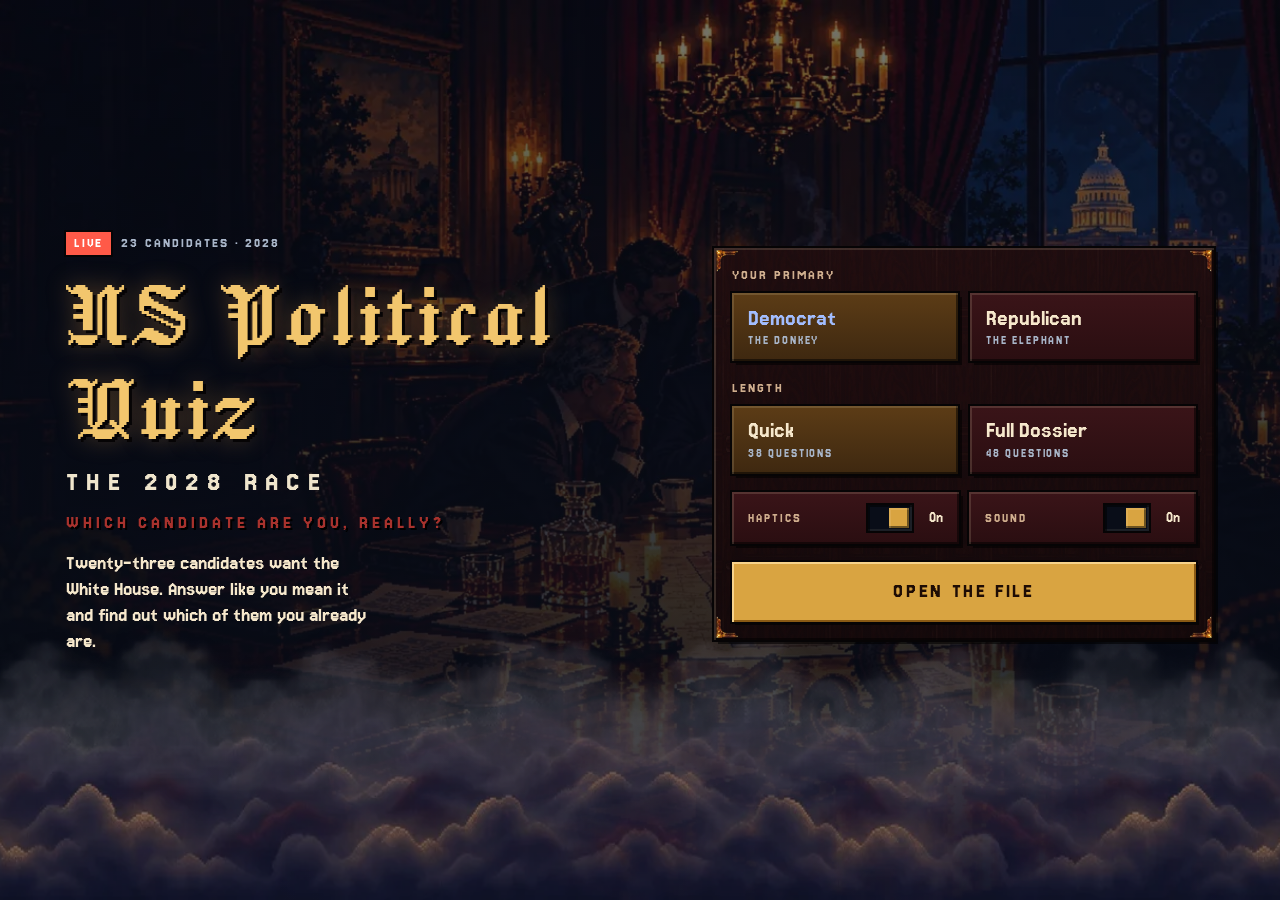
==== app/index.html @ dc369422 "Shared dossiers in the third person" ====
<!doctype html>
<html lang="en">
<head>
  <meta charset="utf-8">
  <meta name="viewport" content="width=device-width, initial-scale=1, viewport-fit=cover">
  <meta name="theme-color" content="#090D18">
  <meta name="color-scheme" content="dark">
  <title>US Political Quiz</title>
  <!-- share-meta:start (generated by app/tools/sync-share-meta.mjs from data/share.json) -->
  <meta name="description" content="23 candidates. One unflattering verdict. Find your 2028 match, then argue about it with everyone you know.">
  <meta property="og:type" content="website">
  <meta property="og:site_name" content="US Political Quiz">
  <meta property="og:title" content="US Political Quiz: Which 2028 candidate are you, really?">
  <meta property="og:description" content="23 candidates. One unflattering verdict. Find your 2028 match, then argue about it with everyone you know.">
  <meta property="og:url" content="https://joycemakes.github.io/us-political-quiz-site/">
  <meta property="og:image" content="https://joycemakes.github.io/us-political-quiz-site/app/og-image.png">
  <meta property="og:image:width" content="1200">
  <meta property="og:image:height" content="630">
  <meta property="og:image:alt" content="US Political Quiz: which 2028 candidate are you, really?">
  <meta name="twitter:card" content="summary_large_image">
  <meta name="twitter:title" content="US Political Quiz: Which 2028 candidate are you, really?">
  <meta name="twitter:description" content="23 candidates. One unflattering verdict. Find your 2028 match, then argue about it with everyone you know.">
  <meta name="twitter:image" content="https://joycemakes.github.io/us-political-quiz-site/app/og-image.png">
  <!-- share-meta:end -->
  <link rel="preconnect" href="https://fonts.googleapis.com">
  <link rel="preconnect" href="https://fonts.gstatic.com" crossorigin>
  <link rel="stylesheet" href="https://fonts.googleapis.com/css2?family=Jacquard+24&family=Jersey+15&display=swap">
  <link rel="stylesheet" href="css/app.css?v=faa61fd-1794988220">
</head>
<body>
  <div id="app"></div>
  <noscript>The US Political Quiz needs JavaScript.</noscript>
  <script type="module" src="js/main.js?v=faa61fd-1794988220"></script>
</body>
</html>
---- app/css/app.css ----
/* US Political Quiz. Tokens follow the image style guide palette. Square corners, 2px pixel bevels, a 4px hard drop shadow. */

@property --fill { syntax: '<number>'; inherits: false; initial-value: 0; }

:root {
  /* style guide palette */
  --navy: #090D18; --navy-2: #14213D;
  --brass: #D9A441; --brass-2: #F2C66D;
  --mahogany: #1B1315; --mahogany-2: #3A2418;
  --oxblood: #7A1E22; --oxblood-2: #A8322D;
  --amber: #F0A64A; --parchment: #EFE5CC; --smoke: #8F88A3;
  /* UI tokens */
  --bg: #120608; --panel: #2a0e11; --panel-2: #3a1418; --line: #4e1c21; --trim: #8a6a30;
  --gold: #d9a441; --gold-hover: #f0c062; --gold-text: #ecbd62; --win: #ffd77a;
  --ink: #f6e8cc; --muted: #cfae8e; --sub: #a9b6c9; --on-gold: #1e0c04;
  --d: #4572d6; --d-text: #a2bdff; --r: #d8432f; --r-text: #ff8b78;
  --good: #9ad77a; --warn: #ff9a52; --live: #ff5a48; --scrim: rgba(10, 3, 4, .8);
  --sel-1: #5c3c16; --sel-2: #3e2810;
  --rad: 0; --px: 2px;
  --outline: 0 0 0 2px #060405;
  --bevel: inset 2px 2px 0 rgba(255, 236, 200, .14), inset -2px -2px 0 rgba(0, 0, 0, .5);
  --bevel-in: inset 2px 2px 0 rgba(0, 0, 0, .55), inset -2px -2px 0 rgba(255, 236, 200, .08);
  --drop: 4px 4px 0 rgba(0, 0, 0, .55);
  --glow: 0 0 14px rgba(217, 164, 65, .32);
  --font: "Jersey 15", "Courier New", monospace;
  --font-mark: "Jacquard 24", "Jersey 15", serif;
  --tap: 52px;
  --gutter: 16px;
  --col: 640px;
}

* { box-sizing: border-box; }
html { -webkit-text-size-adjust: 100%; background: var(--navy); }
body {
  margin: 0; min-height: 100vh; min-height: 100dvh;
  background:
    radial-gradient(ellipse 70% 40% at 50% 0%, rgba(240, 166, 74, .10), transparent 70%),
    radial-gradient(ellipse 90% 60% at 50% 110%, rgba(122, 30, 34, .22), transparent 70%),
    var(--navy);
  color: var(--ink); font-family: var(--font); font-size: 20px; line-height: 1.25;
  overflow-x: hidden; -webkit-tap-highlight-color: transparent;
}
body::before { /* pixel dither over everything, like an ink texture */
  content: ''; position: fixed; inset: 0; pointer-events: none; z-index: 0; opacity: .22;
  background-image: repeating-conic-gradient(var(--navy-2) 0 25%, transparent 0 50%);
  background-size: 4px 4px;
}
#app { position: relative; z-index: 1; }
button { font: inherit; color: inherit; }
img { image-rendering: pixelated; }
[hidden] { display: none !important; }
h1, h2, h3 { font-weight: 400; margin: 0; }
.eyebrow, .group-label, .res-h, .hud-chapter, .hud-q, .chapter-num, .pick-sub, .tag, .zone-axis, .gauge-ends, .dial-label, .fineprint, .hint, .warmap-label, .code-sum {
  letter-spacing: .14em; text-transform: uppercase;
}
.eyebrow { color: var(--sub); font-size: 15px; }
.fineprint { color: var(--smoke); font-size: 14px; letter-spacing: .06em; text-transform: none; line-height: 1.3; }
.hint { color: var(--muted); font-size: 15px; margin: 0 0 10px; }
.wordmark {
  font-family: var(--font-mark); color: var(--brass-2); font-size: clamp(64px, 19vw, 132px);
  line-height: .9; letter-spacing: 6px; text-shadow: 3px 3px 0 #060405, 0 0 24px rgba(240, 166, 74, .35);
}
.wordmark.sm { font-size: 54px; }
.wordmark { font-size: clamp(46px, 12.5vw, 104px); letter-spacing: 3px; }
.wordmark.sm { font-size: clamp(34px, 9vw, 48px); letter-spacing: 2px; }
.screen { position: relative; z-index: 1; max-width: var(--col); margin: 0 auto; padding: 0 var(--gutter) 40px; }
.loading { min-height: 100dvh; display: grid; place-content: center; text-align: center; gap: 12px; }
.fatal { padding: 24px; color: var(--r-text); }

/* ---- buttons: drawn pressed state ------------------------------------------------------------ */
.btn {
  position: relative; display: flex; align-items: center; justify-content: center; gap: 10px;
  min-height: var(--tap); padding: 10px 16px; width: 100%;
  border: 0; border-radius: var(--rad); cursor: pointer; text-align: left;
  background: linear-gradient(var(--panel-2), var(--panel)); color: var(--ink); font-size: 20px; line-height: 1.15;
  box-shadow: var(--outline), var(--bevel), var(--drop);
  transition: --fill .14s linear; --fill: 0;
  touch-action: manipulation; user-select: none; -webkit-user-select: none; -webkit-touch-callout: none;
}
.btn::after { /* the brass border that fills while held */
  content: ''; position: absolute; inset: -2px; pointer-events: none; padding: 3px;
  background: conic-gradient(from 0deg, var(--brass-2) calc(var(--fill) * 1turn), transparent 0);
  -webkit-mask: linear-gradient(#000 0 0) content-box, linear-gradient(#000 0 0);
  -webkit-mask-composite: xor; mask-composite: exclude;
}
@media (hover: hover) { .btn:hover:not(:disabled) { box-shadow: var(--outline), var(--bevel), var(--drop), var(--glow); } }
.btn:focus-visible { outline: 2px solid var(--brass-2); outline-offset: 4px; }
.btn.is-pressed {
  --fill: 1; transition: --fill var(--press-dur, .26s) linear;
  transform: translate(2px, 2px);
  box-shadow: var(--outline), var(--bevel-in), 2px 2px 0 rgba(0, 0, 0, .55), inset 0 0 18px rgba(240, 166, 74, .38);
}
.btn.chosen { --fill: 1; background: linear-gradient(var(--sel-1), var(--sel-2)); box-shadow: var(--outline), var(--bevel-in), inset 0 0 22px rgba(242, 198, 109, .45), var(--glow); }
.btn:disabled:not(.chosen) { opacity: .45; cursor: default; }
.btn.primary { background: var(--gold); color: var(--on-gold); justify-content: center; text-align: center; letter-spacing: .12em; text-transform: uppercase;
  box-shadow: var(--outline), inset 2px 2px 0 #f6d38a, inset -2px -2px 0 #8a5a14, 3px 3px 0 rgba(0, 0, 0, .6); }
.btn.primary::after { background: conic-gradient(from 0deg, var(--parchment) calc(var(--fill) * 1turn), transparent 0); }
@media (hover: hover) { .btn.primary:hover:not(:disabled) { background: var(--gold-hover); } }
.btn.primary.is-pressed { box-shadow: var(--outline), inset 2px 2px 0 #a8621a, inset -2px -2px 0 #f6d38a, 1px 1px 0 rgba(0, 0, 0, .6), inset 0 0 18px rgba(255, 240, 200, .5); }
.btn.hold { --press-dur: 1500ms; }
.btn.hold.full { box-shadow: var(--outline), var(--bevel-in), inset 0 0 26px rgba(240, 166, 74, .6), var(--glow); }

/* ---- title ---------------------------------------------------------------------------------- */
.title-screen { padding-top: max(28px, env(safe-area-inset-top)); display: grid; gap: 22px; }
.live-row { display: flex; align-items: center; gap: 10px; flex-wrap: wrap; }
.live { background: var(--live); color: #fff; padding: 2px 8px; letter-spacing: .12em; text-transform: uppercase; font-size: 15px; box-shadow: var(--outline); }
.title-hero { display: grid; gap: 8px; }
.title-hero .wordmark { margin-top: 6px; }
.title-quiz { color: var(--parchment); font-size: 30px; letter-spacing: .28em; text-transform: uppercase; }
.tagline { color: var(--oxblood-2); font-size: 20px; letter-spacing: .2em; text-transform: uppercase; text-shadow: 2px 2px 0 #000; }
.title-blurb { color: var(--ink); margin: 8px 0 0; max-width: 34ch; }
.title-panel { display: grid; gap: 18px; padding: 18px; box-shadow: var(--outline), var(--bevel), var(--drop); }
.choice-group { display: grid; gap: 8px; }
.group-label { color: var(--muted); font-size: 15px; }
.group-row { display: grid; grid-template-columns: 1fr 1fr; gap: 12px; }
.btn.pick { flex-direction: column; align-items: flex-start; gap: 2px; min-height: 68px; }
.pick-main { font-size: 24px; }
.pick-sub { font-size: 13px; color: var(--sub); }
.btn.pick[aria-checked="true"] { background: linear-gradient(var(--sel-1), var(--sel-2)); --fill: 1; }
.btn.pick.party-dem[aria-checked="true"] .pick-main { color: var(--d-text); }
.btn.pick.party-gop[aria-checked="true"] .pick-main { color: var(--r-text); }
.btn.switch-row { justify-content: space-between; }
.switch-label { flex: 1; letter-spacing: .14em; text-transform: uppercase; font-size: 16px; color: var(--muted); }
.switch-track { width: 52px; height: 26px; background: var(--navy); box-shadow: var(--outline), var(--bevel-in); position: relative; }
.switch-knob { position: absolute; top: 3px; left: 3px; width: 20px; height: 20px; background: var(--smoke); box-shadow: var(--bevel); }
.switch-row[aria-checked="true"] .switch-knob { left: 29px; background: var(--brass); }
.switch-state { width: 3ch; text-align: right; font-size: 16px; }
.btn.begin { min-height: 60px; font-size: 22px; }
/* A saved run: Continue sits above the pickers; Start a new file drops to a plain button. */
.btn.primary.resume { flex-direction: column; gap: 2px; min-height: 68px; }
.btn.primary.resume .pick-main { font-size: 24px; }
.btn.primary.resume .pick-sub { color: var(--on-gold); opacity: .8; text-transform: none; letter-spacing: .04em; }
.btn.begin:not(.primary) { justify-content: center; text-transform: uppercase; letter-spacing: .12em; font-size: 18px; }
/* Start over, in the HUD: back to the title (the save stays until a new file is opened). */
.hud-quit { height: 40px; padding: 0 10px; border: 0; cursor: pointer; font: inherit; font-size: 13px; letter-spacing: .08em; text-transform: uppercase; color: var(--sub); background: rgba(42, 14, 17, .7); box-shadow: var(--outline), var(--bevel); }
@media (hover: hover) { .hud-quit:hover { color: var(--brass-2); } }
.hud-quit:active { transform: translate(2px, 2px); box-shadow: var(--outline), var(--bevel-in); }

.ios-haptic { position: fixed; left: -9999px; top: 0; opacity: 0; pointer-events: none; }

/* ---- run screen: HUD --------------------------------------------------------------------------- */
.run-screen { position: relative; padding-top: max(8px, env(safe-area-inset-top)); min-height: 100dvh; }
.hud { position: sticky; top: 0; z-index: 5; display: grid; grid-template-columns: auto 1fr auto auto auto; align-items: center; gap: 8px; max-width: 1120px; margin: 0 auto;
  padding: 8px 0 10px; background: linear-gradient(var(--navy) 70%, rgba(9, 13, 24, 0)); }
.warmap { width: 92px; display: grid; gap: 2px; }
.warmap svg { width: 100%; display: block; shape-rendering: crispEdges; }
.warmap .tile { fill: var(--navy-2); stroke: #060405; stroke-width: .6; }
.warmap .tile.lit { fill: var(--brass); }
.warmap .tile.flash { animation: tileflash .7s steps(3) 1; }
.warmap .tile.next { fill: var(--oxblood-2); animation: blink 1s steps(2) infinite; }
.warmap-label { font-size: 12px; color: var(--sub); text-align: center; }
@keyframes tileflash { 0% { fill: var(--parchment); } 100% { fill: var(--brass); } }
@keyframes blink { 50% { fill: var(--navy-2); } }
.hud-mid { text-align: center; min-width: 0; }
.hud-chapter { color: var(--brass); font-size: 14px; line-height: 1.1; overflow-wrap: normal; word-break: keep-all; }
.hud-q { color: var(--sub); font-size: 13px; }
.ghosts { display: flex; align-items: flex-end; gap: 4px; max-width: 160px; }
/* Each ghost: a crisp blacked-out bust, rim-lit (brass for the leader, cool navy for 2 and 3), on a small
   brass plaque with its rank. Capped in px so it can never grow with the window. */
.ghost { position: relative; display: grid; justify-items: center; width: 44px; max-width: 44px; }
.ghost-sil { width: 44px; height: 44px; display: grid; place-items: end center; background: rgba(9, 13, 24, .6); box-shadow: var(--outline); overflow: hidden; }
.ghost-img-wrap { display: block; width: 44px; height: 44px; }
.ghost-img, .ghost-sil svg { display: block; width: 44px; height: 44px; max-width: 44px; image-rendering: pixelated; }
.ghost-img { image-rendering: pixelated; }
.ghost { --rim: #6f86c9; }
.ghost.g1 { --rim: var(--brass-2); }
.ghost.g1 .ghost-sil { box-shadow: var(--outline), 0 0 0 2px var(--brass), var(--glow); }
.ghost.g3 { opacity: .85; }
.ghost-fill { fill: #05070d; }
.ghost-plaque { margin-top: -6px; position: relative; z-index: 1; min-width: 22px; height: 16px; padding: 0 4px; display: grid; place-content: center;
  background: var(--gold); box-shadow: var(--outline), inset 1px 1px 0 #f6d38a, inset -1px -1px 0 #8a5a14; }
.ghost.g2 .ghost-plaque, .ghost.g3 .ghost-plaque { background: #b9a37a; }
.ghost-rank { font-size: 14px; line-height: 1; color: var(--on-gold); }
.ghost.shift { animation: ghostflicker .6s steps(6) 1; }
@keyframes ghostflicker { 0% { opacity: .2; filter: brightness(2.2); } 30% { opacity: 1; filter: none; } 45% { opacity: .35; } 60% { opacity: 1; } 75% { opacity: .6; } 100% { opacity: 1; } }
.hud-sound { width: 40px; height: 40px; border: 0; padding: 0; cursor: pointer; display: grid; place-content: center; background: rgba(42, 14, 17, .7); box-shadow: var(--outline), var(--bevel); }
.hud-sound::before { content: ''; width: 22px; height: 18px; background:
  linear-gradient(var(--brass-2), var(--brass-2)) 0 6px / 6px 6px no-repeat,
  linear-gradient(90deg, transparent 6px, var(--brass-2) 6px 8px, transparent 8px) 0 4px / 10px 10px no-repeat,
  linear-gradient(var(--brass-2), var(--brass-2)) 8px 0 / 4px 18px no-repeat,
  linear-gradient(var(--brass), var(--brass)) 15px 4px / 2px 10px no-repeat,
  linear-gradient(var(--brass), var(--brass)) 19px 1px / 2px 16px no-repeat; }
.hud-sound[data-on="0"]::before { background:
  linear-gradient(var(--smoke), var(--smoke)) 0 6px / 6px 6px no-repeat,
  linear-gradient(var(--smoke), var(--smoke)) 8px 0 / 4px 18px no-repeat,
  linear-gradient(45deg, transparent 45%, var(--r-text) 45% 58%, transparent 58%) 13px 3px / 10px 12px no-repeat; }
.hud-sound:active { transform: translate(2px, 2px); box-shadow: var(--outline), var(--bevel-in); }
.toggle-row { display: grid; grid-template-columns: 1fr 1fr; gap: 10px; }
.toggle-row .switch-label { font-size: 14px; }
.toggle-row .switch-track { width: 44px; }
.toggle-row .switch-row[aria-checked="true"] .switch-knob { left: 21px; }
@keyframes ghostshift { 0% { transform: translateY(6px); opacity: 0; } 100% { transform: none; } }

/* ---- breaking banner and FX ----------------------------------------------------------------------- */
.breaking { display: flex; align-items: stretch; margin: 2px 0 12px; background: var(--oxblood); box-shadow: var(--outline), var(--drop); overflow: hidden; position: relative; z-index: 4; }
.breaking-tag { background: var(--live); color: #fff; padding: 6px 10px; letter-spacing: .16em; text-transform: uppercase; font-size: 16px; display: flex; align-items: center; }
.breaking-text { padding: 6px 10px; color: var(--parchment); font-size: 17px; line-height: 1.15; align-self: center; }
.breaking.in { animation: cutin .45s steps(5) 1; }
@keyframes cutin { 0% { transform: translateX(-104%); } 60% { transform: translateX(3%); } 100% { transform: none; } }
.fx-shake { animation: shake .45s steps(9) 1; }
.fx-shake-strong { animation: shake-strong .6s steps(12) 1; }
@keyframes shake { 0%, 100% { transform: none; } 20% { transform: translate(-4px, 2px); } 40% { transform: translate(4px, -2px); } 60% { transform: translate(-3px, -1px); } 80% { transform: translate(2px, 2px); } }
@keyframes shake-strong { 0%, 100% { transform: none; } 15% { transform: translate(-8px, 3px); } 30% { transform: translate(7px, -4px); } 45% { transform: translate(-6px, -2px); } 60% { transform: translate(5px, 4px); } 75% { transform: translate(-3px, 1px); } }
.candle-overlay { position: fixed; inset: 0; pointer-events: none; z-index: 3; opacity: 0; transition: opacity .6s;
  background: radial-gradient(ellipse 60% 45% at 20% 100%, rgba(240, 166, 74, .28), transparent 70%), radial-gradient(ellipse 60% 45% at 80% 100%, rgba(240, 166, 74, .22), transparent 70%), radial-gradient(ellipse at center, transparent 40%, rgba(0, 0, 0, .55)); }
.fx-candles .candle-overlay { opacity: 1; animation: gutter 3.6s steps(18) infinite; }
@keyframes gutter { 0%, 100% { opacity: 1; } 18% { opacity: .7; } 22% { opacity: .95; } 47% { opacity: .45; } 52% { opacity: .9; } 76% { opacity: .6; } 80% { opacity: .2; } 83% { opacity: .85; } }
.fx-night::after { content: ''; position: fixed; inset: 0; pointer-events: none; z-index: 2; background: radial-gradient(ellipse at 50% 30%, rgba(9, 13, 24, .15) 30%, rgba(9, 13, 24, .65)); }

/* ---- chapter title cards ------------------------------------------------------------------------- */
.chapter-card { position: fixed; inset: 0; z-index: 20; display: grid; place-items: center; padding: 24px var(--gutter); cursor: pointer;
  background: radial-gradient(ellipse at 50% 45%, rgba(122, 30, 34, .35), transparent 70%), rgba(9, 13, 24, .9); animation: cardin .3s steps(4) 1; }
.chapter-card { background-image: linear-gradient(rgba(9, 13, 24, .55), rgba(9, 13, 24, .8)), var(--chapter-art, none); background-size: cover; background-position: center; }
.chapter-inner { display: grid; gap: 14px; text-align: center; width: min(100%, 760px); padding: 28px 20px 22px; box-shadow: var(--outline), var(--bevel), var(--drop), 0 0 40px rgba(240, 166, 74, .18); }
.chapter-card.out { animation: fadeout .25s steps(4) 1 forwards; }
.chapter-num { color: var(--brass-2); font-size: 18px; letter-spacing: .4em; text-shadow: 2px 2px 0 #000; }
.chapter-title { font-family: var(--font-mark); font-size: clamp(38px, 9vw, 84px); color: var(--parchment); letter-spacing: 2px; overflow-wrap: normal; word-break: keep-all; hyphens: none; line-height: .95; text-shadow: 3px 3px 0 #000, 0 0 18px rgba(240, 166, 74, .35); }
.chapter-line { color: var(--ink); max-width: 28ch; margin: 0 auto; text-shadow: 1px 1px 0 #000; }
.chapter-tap { color: var(--brass); font-size: 14px; letter-spacing: .2em; text-transform: uppercase; margin-top: 8px; }
@keyframes cardin { from { transform: translateY(8px); } }
@keyframes fadein { from { opacity: 0; } }
@keyframes fadeout { to { opacity: 0; } }
@keyframes blinktxt { 50% { opacity: .3; } }

/* ---- question layout ------------------------------------------------------------------------------ */
.q { display: grid; gap: 14px; animation: fadein .2s steps(3) 1; }
.q.leaving { opacity: .4; }
.q-text { display: grid; gap: 8px; }
.q-context { margin: 0; color: var(--sub); font-size: 17px; }
.q-prompt { font-size: 25px; line-height: 1.15; color: var(--parchment); text-shadow: 2px 2px 0 #000; }
.q.bombshell .q-prompt { color: var(--win); }
.caret { display: inline-block; width: .5em; height: .9em; background: var(--brass); margin-left: 2px; vertical-align: -2px; animation: blinktxt .6s steps(2) infinite; }
.q-answer { display: grid; gap: 12px; opacity: 0; }
.q.ready .q-answer { opacity: 1; transition: opacity .15s; }
.opts { display: grid; gap: 12px; }
.opts.two { grid-template-columns: 1fr 1fr; }

/* art slots */
.art-slot { margin: 0; --ar: 1.5; }
.art-frame { position: relative; width: 100%; max-height: 40vh; aspect-ratio: var(--ar); margin: 0 auto; overflow: hidden; background: var(--mahogany);
  box-shadow: var(--outline), 0 0 0 4px var(--trim), var(--drop); }
.art-slot[data-version="tall"] .art-frame { width: min(100%, calc(40vh * var(--ar))); }
.art-pin .art-frame { max-height: var(--pin-h, 54vh); }
.art-envelope .art-frame { max-height: 30vh; }
.art-slot[data-version="tall"].art-envelope .art-frame { width: min(100%, calc(30vh * var(--ar))); }
.art-slot[data-version="tall"].art-pin .art-frame { width: min(100%, calc(var(--pin-h, 54vh) * var(--ar))); }
.art-frame img { position: absolute; inset: 0; width: 100%; height: 100%; object-fit: cover; image-rendering: pixelated; }
.art-ph { position: absolute; inset: 0; display: grid; place-content: center; text-align: center; gap: 6px; padding: 10px; --ph-bg: none;
  background: linear-gradient(rgba(27, 19, 21, .55), rgba(27, 19, 21, .7)), var(--ph-bg) center / cover no-repeat, radial-gradient(ellipse at 50% 30%, rgba(240, 166, 74, .25), transparent 70%), var(--mahogany); image-rendering: pixelated; }
.art-ph-id { color: var(--brass-2); font-size: 24px; letter-spacing: .12em; word-break: break-all; text-shadow: 2px 2px 0 #000; }
.art-pin .art-ph { place-content: end center; padding-bottom: 8px; }
.art-pin .art-ph-id { font-size: 15px; }
.art-ph-sub { color: var(--smoke); font-size: 13px; letter-spacing: .1em; text-transform: uppercase; }
.art-slot[data-grade="warm"] .art-frame { filter: sepia(.35) saturate(1.3) brightness(1.08); }
.art-slot[data-grade="cold"] .art-frame { filter: hue-rotate(160deg) saturate(.6) brightness(.8); }
.art-slot[data-grade="smoke"] .art-frame { filter: grayscale(.7) brightness(.85); }
.art-frame > * { transition: filter .4s steps(4); }
.art-envelope .scene-caption { font-size: 14px; padding: 4px 6px; left: 4px; right: 4px; bottom: 4px; }
.scene-caption { position: absolute; left: 8px; right: 8px; bottom: 8px; padding: 8px 10px; background: rgba(9, 13, 24, .85); color: var(--parchment); box-shadow: var(--outline); animation: fadein .3s steps(3) 1; }
/* The envelope (or the opened letter) is a generated sprite (art/ui/LT-*.webp, Chris 18 Nov 2026). */
.scene-envelope { position: absolute; width: 32%; aspect-ratio: 1; left: 34%; top: 18%; background: url("../art/ui/LT-ENVELOPE.webp") center / contain no-repeat; image-rendering: pixelated; filter: drop-shadow(4px 6px 0 rgba(6, 4, 5, .55)); pointer-events: none; }
.scene-envelope.is-letter { background-image: url("../art/ui/LT-LETTER.webp"); }
.scene-envelope.play-0 { animation: env-take 1s steps(8) forwards; }
.scene-envelope.play-1 { animation: env-push 1s steps(8) forwards; }
.scene-envelope.play-2 { animation: env-hold 1s steps(8) forwards; }
@keyframes env-take { from { transform: translateY(0); } to { transform: translate(-10%, 140%) scale(.7); opacity: .2; } }
@keyframes env-push { from { transform: none; } to { transform: translate(0, -160%) rotate(-12deg); opacity: .2; } }
@keyframes env-hold { 0%, 100% { transform: none; } 50% { transform: scale(1.15); } }

/* pins */
.pin-layer { position: absolute; inset: 0; width: 100%; height: 100%; pointer-events: none; }
.pin-region polygon { pointer-events: visiblePainted; }
.pin-region polygon { fill: rgba(242, 198, 109, .06); stroke: rgba(242, 198, 109, .45); stroke-width: 2; stroke-dasharray: 6 4; cursor: pointer; }
.art-frame.is-placeholder .pin-region polygon { fill: rgba(242, 198, 109, .12); }
.pin-region.hot polygon, .pin-region:hover polygon { fill: rgba(242, 198, 109, .25); stroke: var(--brass-2); }
.pin-region.chosen polygon { fill: rgba(240, 166, 74, .45); stroke: var(--parchment); stroke-dasharray: none; }
.pin-marker { position: absolute; transform: translate(-50%, -50%); display: flex; align-items: center; gap: 0; cursor: pointer; z-index: 2; }
.pin-marker.tag-left { flex-direction: row-reverse; }
.pin-marker b { flex: none; width: 34px; height: 34px; display: grid; place-content: center; font-weight: 400;
  background: var(--gold); color: var(--on-gold); font-size: 20px; box-shadow: var(--outline), inset 2px 2px 0 #f6d38a, inset -2px -2px 0 #8a5a14, 2px 2px 0 rgba(0, 0, 0, .6); }
.pin-marker.no-tag .pin-tag { display: none; }
.pin-tag { max-width: var(--tagw, 130px); padding: 3px 6px; background: rgba(9, 13, 24, .86); color: var(--parchment); font-size: 13px; line-height: 1.1; box-shadow: var(--outline); white-space: nowrap; overflow: hidden; text-overflow: ellipsis; }
.pin-marker.hot b, .pin-marker.chosen b { background: var(--parchment); }
.pin-marker b { width: 30px; height: 30px; font-size: 18px; }
.pin-legend { display: grid; grid-template-columns: 1fr 1fr; gap: 6px; }
.pin-opt { display: flex; align-items: flex-start; gap: 6px; min-height: 44px; padding: 5px 6px; text-align: left; cursor: pointer; border: 0;
  background: rgba(42, 14, 17, .7); color: var(--ink); font: inherit; font-size: 15px; line-height: 1.15; box-shadow: var(--outline), var(--bevel); }
.pin-opt .pin-num { width: 24px; height: 24px; font-size: 16px; }
.pin-opt.sel { background: linear-gradient(var(--sel-1), var(--sel-2)); box-shadow: var(--outline), inset 0 0 0 2px var(--brass-2), var(--glow); }
.pin-opt:focus-visible { outline: 2px solid var(--brass-2); outline-offset: 2px; }
.pin-opt:disabled { opacity: .55; }
.pin-opt.sel:disabled { opacity: 1; }
.pin-hint { margin: 0; }
.pin-region.sel polygon { fill: rgba(240, 166, 74, .38); stroke: var(--brass-2); stroke-dasharray: none; stroke-width: 3; }
.pin-marker.sel b { background: var(--parchment); box-shadow: var(--outline), 0 0 0 3px var(--brass-2), var(--glow); }
.pin-caption { font-size: 15px; padding: 5px 8px; }
.q-pin .q-answer { gap: 8px; }
.pin-num { flex: none; width: 30px; height: 30px; display: grid; place-content: center; background: var(--gold); color: var(--on-gold); box-shadow: var(--outline); }

/* dilemma */
.dilemma { display: grid; gap: 10px; }
.dilemma-opt { min-height: 96px; font-size: 22px; justify-content: center; text-align: center; }
.dilemma-or { text-align: center; color: var(--oxblood-2); letter-spacing: .4em; text-transform: uppercase; font-size: 18px; }

/* hold */
.hold-meter { position: relative; height: 22px; background: var(--navy); box-shadow: var(--outline), var(--bevel-in); }
.hold-meter-fill { position: absolute; inset: 3px auto 3px 3px; width: 0; max-width: calc(100% - 6px); background: repeating-linear-gradient(90deg, var(--brass) 0 6px, var(--brass-2) 6px 8px); }
.lane-note { margin: 0; color: var(--sub); font-size: 16px; }
.top5-pct.low .pct-low { font-size: 14px; color: var(--sub); letter-spacing: .08em; }
.art-frame.no-taps .pin-layer, .art-frame.no-taps .pin-marker { display: none; }
.code-box { max-height: 6.5em; overflow: auto; }
.hold-meter-label { font-size: 14px; letter-spacing: .2em; text-transform: uppercase; color: var(--brass-2); text-align: center; margin-bottom: -6px; }
.hint.flash { color: var(--amber); animation: blinktxt .3s steps(2) 2; }

/* slider: the brass lever */
.lever { display: grid; gap: 14px; }
.lever-ends { display: flex; justify-content: space-between; gap: 16px; font-size: 18px; }
.lever-ends span { max-width: 46%; }
.lever-right { text-align: right; }
.lever-track { position: relative; height: 72px; margin: 6px 22px 0; cursor: pointer; touch-action: none; }
.lever-track::before { content: ''; position: absolute; left: -12px; right: -12px; top: 50%; height: 14px; transform: translateY(-50%);
  background: linear-gradient(var(--mahogany-2), var(--mahogany)); box-shadow: var(--outline), var(--bevel-in); }
.lever-notch { position: absolute; top: 50%; width: 4px; height: 26px; transform: translate(-50%, -50%); background: var(--trim); box-shadow: 0 0 0 1px #060405; }
.lever-handle { position: absolute; top: 50%; width: 44px; height: 72px; transform: translate(-50%, -50%); transition: left .08s steps(2); pointer-events: none; }
.lever-knob { position: absolute; left: 4px; right: 4px; top: 0; height: 30px; background: var(--brass); box-shadow: var(--outline), inset 3px 3px 0 #f6d38a, inset -3px -3px 0 #8a5a14, var(--drop); }
.lever-shaft { position: absolute; left: 50%; width: 10px; top: 28px; bottom: 6px; transform: translateX(-50%); background: var(--trim); box-shadow: var(--outline); }
.lever-handle.grab .lever-knob { background: var(--brass-2); box-shadow: var(--outline), inset 3px 3px 0 #8a5a14, inset 0 0 14px rgba(255, 240, 200, .6); }
.lever-track:focus-visible { outline: 2px solid var(--brass-2); outline-offset: 6px; }
.lever-readout { text-align: center; color: var(--amber); min-height: 2.5em; line-height: 1.25; display: grid; align-items: center; }

/* budget: poker chips */
.budget { display: grid; gap: 12px; }
.chip-pile { display: flex; align-items: center; gap: 10px; padding: 8px 10px; background: rgba(9, 13, 24, .6); box-shadow: var(--outline), var(--bevel-in); min-height: 48px; }
.chip-pile-label { color: var(--brass-2); letter-spacing: .14em; text-transform: uppercase; font-size: 16px; min-width: 6ch; }
.chip-stack { display: flex; flex-wrap: wrap; gap: 3px; min-height: 18px; }
.chip { width: 16px; height: 16px; background: var(--oxblood-2); box-shadow: 0 0 0 2px #060405, inset 0 0 0 3px var(--parchment), inset 0 0 0 5px var(--oxblood-2); }
.budget-row { display: grid; grid-template-columns: 1fr auto; grid-template-areas: 'label ctl' 'stack ctl'; gap: 4px 10px; align-items: center; padding: 10px; background: linear-gradient(var(--panel-2), var(--panel)); box-shadow: var(--outline), var(--bevel); }
.budget-label { grid-area: label; }
.budget-row .chip-stack { grid-area: stack; }
.budget-ctl { grid-area: ctl; display: flex; align-items: center; gap: 6px; }
.btn.chipbtn { width: 52px; min-height: 52px; padding: 0; justify-content: center; font-size: 26px; }
.budget-amt { width: 3ch; text-align: center; color: var(--brass-2); font-size: 22px; }

/* rank */
.rank-list { list-style: none; margin: 0; padding: 0; display: grid; gap: 10px; }
.rank-item { justify-content: flex-start; touch-action: none; cursor: grab; }
.rank-item.dragging { z-index: 3; cursor: grabbing; background: linear-gradient(var(--sel-1), var(--sel-2)); box-shadow: var(--outline), var(--bevel), 8px 8px 0 rgba(0, 0, 0, .5), var(--glow); transition: none; }
.rank-n { flex: none; width: 32px; height: 32px; display: grid; place-content: center; background: var(--gold); color: var(--on-gold); box-shadow: var(--outline); }
.rank-label { flex: 1; }
.rank-grip { flex: none; width: 18px; height: 22px; background: radial-gradient(circle, var(--smoke) 2px, transparent 2.5px) 0 0 / 9px 7px; }

/* swipe */
.swipe { display: grid; gap: 12px; }
.swipe-count { text-align: center; color: var(--sub); letter-spacing: .2em; font-size: 15px; }
.swipe-deck { position: relative; min-height: 190px; display: grid; }
.swipe-card { position: relative; display: grid; align-content: center; padding: 22px 18px 30px; min-height: 190px; background: var(--parchment); color: var(--on-gold); font-size: 26px; text-align: center;
  box-shadow: var(--outline), inset 2px 2px 0 #fff8e6, inset -2px -2px 0 #c8b88f, var(--drop); touch-action: none; cursor: grab; user-select: none; }
.swipe-card[data-lean="yes"] { box-shadow: var(--outline), inset 0 0 0 4px var(--good), var(--drop); }
.swipe-card[data-lean="no"] { box-shadow: var(--outline), inset 0 0 0 4px var(--r), var(--drop); }
.swipe-timer { position: absolute; left: 0; bottom: 0; height: 8px; width: 100%; background: var(--oxblood-2); transform-origin: left; animation: timer linear forwards; }
.swipe-card.held .swipe-timer { animation-play-state: paused; }
@keyframes timer { from { transform: scaleX(1); } to { transform: scaleX(0); } }
.swipe-card.out-right { transform: translateX(120%) rotate(12deg) !important; opacity: 0; transition: transform .2s steps(4), opacity .2s; }
.swipe-card.out-left { transform: translateX(-120%) rotate(-12deg) !important; opacity: 0; transition: transform .2s steps(4), opacity .2s; }
.swipe-card.out-down { opacity: .3; transition: opacity .3s; }
.swipe-ready { background: var(--mahogany-2); color: var(--parchment); }
.swipe-timer.grace { background: var(--brass); }
.btn.swipe-go { min-height: 60px; }
.swipe-stamp { position: absolute; top: 12px; right: 12px; transform: rotate(8deg); border: 3px solid var(--oxblood-2); color: var(--oxblood-2); padding: 2px 8px; font-size: 18px; letter-spacing: .1em; text-transform: uppercase; }
.swipe-ctl { display: grid; grid-template-columns: 1fr 1fr; gap: 12px; }
.swipe-ctl .btn { justify-content: center; font-size: 24px; letter-spacing: .14em; text-transform: uppercase; min-height: 60px; }
.swipe-no .btn-label { color: var(--r-text); }
.swipe-yes .btn-label { color: var(--good); }

/* whosaid */
.quote-card { margin: 0; padding: 18px 18px 18px 22px; background: var(--mahogany); box-shadow: var(--outline), inset 6px 0 0 var(--brass), var(--drop); }
.quote-text { margin: 0; font-size: 28px; line-height: 1.15; color: var(--parchment); font-style: italic; }
.whosaid-grid { display: grid; grid-template-columns: 1fr 1fr; gap: 10px; }
.cand-chip { flex-direction: column; justify-content: center; text-align: center; gap: 6px; min-height: 72px; font-size: 18px; }
.cand-chip.right { box-shadow: var(--outline), inset 0 0 0 3px var(--good), var(--drop); }
.cand-chip.wrong { box-shadow: var(--outline), inset 0 0 0 3px var(--r), var(--drop); }
.whosaid-step2 { display: grid; gap: 10px; }
.verdict { margin: 0; font-size: 22px; }
.verdict.right { color: var(--good); }
.verdict.wrong { color: var(--r-text); }
.followup { margin: 0; color: var(--parchment); }
.reveal-context { margin: 0; color: var(--sub); font-size: 16px; }

/* portraits */
.portrait { position: relative; flex: none; width: 56px; aspect-ratio: 1; overflow: hidden; display: grid; place-content: center; box-shadow: var(--outline), 0 0 0 3px var(--trim); }
.portrait.party-dem { background: linear-gradient(#1d2f5c, #0f1a36); }
.portrait.party-gop { background: linear-gradient(#5c1d1d, #36100f); }
.portrait img { position: absolute; inset: 0; width: 100%; height: 100%; object-fit: cover; image-rendering: pixelated; filter: sepia(.25) saturate(.9) contrast(1.1) brightness(1.05); }
.portrait.has-img .portrait-ini { visibility: hidden; }
.portrait-ini { color: var(--parchment); font-size: 24px; letter-spacing: .06em; text-shadow: 2px 2px 0 #000; }
.portrait.sm { width: 52px; }
.portrait.md { width: 64px; }
.portrait.lg { width: 100%; }
.portrait.lg .portrait-ini { font-size: 46px; }

/* draft */
.draft-grid { display: grid; grid-template-columns: repeat(var(--cols-phone, 2), 1fr); gap: 10px; }
.draft-grid[data-n="5"] .draft-note, .draft-grid[data-n="6"] .draft-note, .draft-grid[data-n="7"] .draft-note, .draft-grid[data-n="8"] .draft-note { font-size: 13px; }
.draft-grid[data-n="5"] .draft-name, .draft-grid[data-n="6"] .draft-name, .draft-grid[data-n="7"] .draft-name, .draft-grid[data-n="8"] .draft-name { font-size: 16px; }
.draft-grid .btn.draft-card { padding: 8px; }
.btn.draft-card { flex-direction: column; align-items: stretch; padding: 10px; gap: 8px; }
.draft-cap { display: grid; gap: 2px; text-align: center; }
.draft-name { font-size: 20px; color: var(--parchment); }
.draft-note { font-size: 15px; color: var(--muted); }

/* sign */
.bill { position: relative; padding: 18px 18px 14px; background: var(--parchment); color: #2a1a10; box-shadow: var(--outline), inset 2px 2px 0 #fff8e6, inset -2px -2px 0 #c8b88f, var(--drop); overflow: hidden; }
.bill-head { font-family: var(--font-mark); font-size: 34px; text-align: center; color: var(--oxblood); }
.bill-title { text-align: center; font-size: 18px; letter-spacing: .1em; text-transform: uppercase; margin-bottom: 18px; }
.sig-line { position: relative; height: 66px; margin: 0 8px; border-bottom: 3px solid #2a1a10; }
.sig-x { position: absolute; left: -2px; bottom: 2px; font-size: 22px; color: #6b5a44; }
.sig-ink { position: absolute; inset: 0; width: 100%; height: 100%; }
.sig-ink polyline { fill: none; stroke: #14213D; stroke-width: 4; stroke-linejoin: bevel; }
.pen { position: absolute; left: 0; bottom: 6px; width: 56px; height: 56px; transform: translateX(-10%); border: 0; padding: 0; cursor: grab; touch-action: none;
  background: linear-gradient(135deg, transparent 42%, #2a1a10 42% 58%, transparent 58%), linear-gradient(135deg, transparent 20%, var(--brass) 20% 34%, transparent 34%); }
.pen::before { content: ''; position: absolute; left: 14px; top: 2px; width: 40px; height: 14px; background: var(--oxblood); transform: rotate(45deg); transform-origin: left; box-shadow: 0 0 0 2px #060405; }
.pen.writing { cursor: grabbing; filter: drop-shadow(0 0 6px var(--amber)); }
.pen:focus-visible { outline: 2px solid var(--oxblood-2); }
.pen.nudge { animation: nudge .6s steps(6) 1; }
@keyframes nudge { 0%, 100% { transform: translateX(-10%); } 30% { transform: translateX(60%); } 60% { transform: translateX(10%); } }
.sig-cap.flash { color: var(--oxblood-2); animation: blinktxt .3s steps(2) 2; }
.budget-label { cursor: pointer; }
.sig-cap { margin-top: 8px; font-size: 15px; color: #5a4632; text-align: center; }
.bill.signed .sig-line { border-bottom-color: var(--navy-2); }
.btn.veto-stamp { justify-content: center; min-height: 64px; font-size: 30px; letter-spacing: .3em; text-transform: uppercase; color: var(--parchment);
  background: linear-gradient(var(--oxblood-2), var(--oxblood)); }
.veto-cap { color: var(--muted); font-size: 16px; text-align: center; margin-top: -4px; }
.stamp { position: absolute; left: 50%; top: 50%; transform: translate(-50%, -50%) rotate(-14deg); padding: 6px 22px; border: 6px solid var(--oxblood-2); color: var(--oxblood-2); font-size: 64px; letter-spacing: .2em; background: rgba(239, 229, 204, .6); animation: slam .25s steps(3) 1; }
@keyframes slam { from { transform: translate(-50%, -50%) rotate(-14deg) scale(2.2); opacity: 0; } }

/* ---- results ------------------------------------------------------------------------------- */
.results { position: relative; z-index: 1; max-width: var(--col); margin: 0 auto; padding: max(18px, env(safe-area-inset-top)) var(--gutter) 48px; display: grid; gap: 22px; }
.res-head { display: grid; gap: 4px; text-align: center; }
.res-block { display: grid; gap: 12px; padding: 18px; box-shadow: var(--outline), var(--bevel), var(--drop); }
.res-h { color: var(--brass); font-size: 17px; }
.podium { display: grid; grid-template-columns: 1fr 1.2fr 1fr; align-items: end; gap: 10px; }
.pod { display: grid; justify-items: center; gap: 4px; text-align: center; }
.pod-1 { order: 2; } .pod-2 { order: 1; } .pod-3 { order: 3; }
.pod-card { position: relative; width: 100%; aspect-ratio: 1; }
.pod-card .portrait { position: absolute; inset: 0; width: 100%; opacity: 0; }
.pod-sil { position: absolute; inset: 0; display: grid; place-items: end center; background: var(--navy-2); box-shadow: var(--outline), 0 0 0 3px var(--trim); }
.pod-sil svg { width: 80%; }
.pod-sil .ghost-fill { fill: #05070d; }
.pod-sil-img-wrap { display: block; width: 100%; height: 100%; }
.pod-sil-img { display: block; width: 100%; height: 100%; image-rendering: pixelated; }
.pod.revealed .pod-card .portrait { opacity: 1; transition: opacity .4s steps(4); }
.pod.revealed .pod-sil { opacity: 0; transition: opacity .4s steps(4); }
.pod-rank { color: var(--brass-2); font-size: 22px; }
.pod-name { font-size: 16px; line-height: 1.05; }
.pod-pct { color: var(--amber); }
.pod-1 .pod-name { font-size: 18px; color: var(--win); }
.top5 { list-style: none; margin: 0; padding: 0; display: grid; gap: 14px; }
.top5-row { display: grid; grid-template-columns: auto 1fr auto; gap: 12px; align-items: start; }
.top5-name { font-size: 22px; color: var(--parchment); display: flex; gap: 8px; align-items: baseline; }
.top5-rank { color: var(--brass); }
.top5-title { color: var(--sub); font-size: 15px; }
.top5-tags { display: flex; gap: 6px; flex-wrap: wrap; margin: 4px 0; }
.tag { font-size: 12px; padding: 2px 6px; background: var(--navy-2); box-shadow: 0 0 0 2px #060405; }
.tag.party-dem { color: var(--d-text); }
.tag.party-gop { color: var(--r-text); }
.tag.lane { color: var(--amber); }
.top5-reason { margin: 0; font-size: 17px; color: var(--ink); }
.top5-pct { color: var(--brass-2); text-align: right; }
.pct-n { font-size: 34px; }
.pct-s { font-size: 18px; }
.lane-big { display: grid; gap: 2px; }
.lane-short { font-size: 36px; color: var(--win); }
.lane-name { color: var(--muted); }
.lane-pct { color: var(--amber); letter-spacing: .14em; text-transform: uppercase; font-size: 15px; }
.zones { display: grid; grid-template-columns: 1fr 1fr; gap: 6px 14px; }
.zone { display: grid; gap: 0; padding: 6px 0; border-bottom: 2px solid var(--line); }
.zone-axis { font-size: 11px; color: var(--sub); }
.zone-label { color: var(--parchment); font-size: 18px; }
.gauges { display: grid; gap: 14px; }
.gauge { display: grid; gap: 4px; }
.gauge.no-evidence { opacity: .45; }
.gauge-ends { display: flex; justify-content: space-between; gap: 10px; font-size: 12px; color: var(--muted); }
.gauge-track { position: relative; height: 14px; background: linear-gradient(90deg, var(--navy-2), var(--mahogany-2) 50%, var(--navy-2)); box-shadow: var(--outline), var(--bevel-in); }
.gauge-mid { position: absolute; left: 50%; top: -3px; bottom: -3px; width: 2px; background: var(--trim); }
.gauge-needle { position: absolute; top: -6px; width: 10px; height: 26px; transform: translateX(-50%); background: var(--brass); box-shadow: var(--outline), inset 2px 2px 0 #f6d38a, inset -2px -2px 0 #8a5a14; }
.dials { display: grid; gap: 12px; }
.dials.trio { grid-template-columns: repeat(3, 1fr); }
.dials.duo { grid-template-columns: repeat(2, 1fr); }
.dial { display: grid; justify-items: center; text-align: center; gap: 2px; }
.dial svg { width: 100%; max-width: 140px; overflow: visible; }
.dial-arc { fill: none; stroke: var(--trim); stroke-width: 8; }
.dial-tick { stroke: var(--brass-2); stroke-width: 2; }
.dial-needle { transform-origin: 50px 55px; transition: transform .8s steps(8); }
.dial-needle line { stroke: var(--oxblood-2); stroke-width: 4; }
.dial-hub { fill: var(--brass); }
.dial-label { font-size: 12px; color: var(--muted); }
.dial-sub { font-size: 16px; color: var(--parchment); }
.traits { display: flex; flex-wrap: wrap; gap: 8px; }
.trait { padding: 6px 12px; background: var(--gold); color: var(--on-gold); box-shadow: var(--outline), inset 2px 2px 0 #f6d38a, inset -2px -2px 0 #8a5a14; }
.flags { display: grid; grid-template-columns: auto 1fr; gap: 6px 14px; margin: 0; }
.flags dt { color: var(--muted); font-size: 15px; letter-spacing: .1em; text-transform: uppercase; }
.flags dd { margin: 0; }
.share-canvas { width: 100%; height: auto; image-rendering: pixelated; box-shadow: var(--outline), var(--drop); }
.code-box { display: block; padding: 12px; background: var(--navy); color: var(--brass-2); font-size: 15px; word-break: break-all; box-shadow: var(--outline), var(--bevel-in); user-select: all; -webkit-user-select: all; }
.code-row { display: grid; grid-template-columns: 1fr auto; gap: 12px; align-items: center; }
.code-sum { color: var(--sub); font-size: 14px; }
.btn.again { justify-content: center; }


/* ---- UI art: ink panels, brass corners, candles, fog, chapter backdrops ---------- */
.panel, .title-panel, .res-block {
  background:
    url(../art/ui/corner-brass.webp) top left / 26px 26px no-repeat,
    url(../art/ui/corner-brass-tr.webp) top right / 26px 26px no-repeat,
    url(../art/ui/corner-brass-bl.webp) bottom left / 26px 26px no-repeat,
    url(../art/ui/corner-brass-br.webp) bottom right / 26px 26px no-repeat,
    linear-gradient(rgba(42, 14, 17, .45), rgba(18, 6, 8, .55)),
    url(../art/ui/ink.webp) center / 512px 512px;
}
.backdrop { position: fixed; inset: 0; z-index: 0; pointer-events: none; background: var(--navy) center / cover no-repeat; }
.backdrop::after { content: ''; position: absolute; inset: 0;
  background: linear-gradient(rgba(9, 13, 24, .72), rgba(9, 13, 24, .86) 45%, rgba(9, 13, 24, .95)), radial-gradient(ellipse at 50% 20%, transparent, rgba(9, 13, 24, .6)); }
.title-backdrop::after { background: linear-gradient(rgba(9, 13, 24, .55), rgba(9, 13, 24, .78) 50%, rgba(9, 13, 24, .94)); }
.fog { position: fixed; left: -10%; right: -10%; bottom: 0; height: 34vh; z-index: 0; pointer-events: none; opacity: .5;
  background: url(../art/ui/loading-fog.webp) center bottom / cover repeat-x; animation: fog 40s linear infinite alternate; }
@keyframes fog { from { transform: translateX(-4%); } to { transform: translateX(4%); } }
.candle { display: inline-block; position: relative; overflow: hidden; width: 64px; height: 64px; }
/* The sprite strip slides on transform (compositor only) instead of animating background-position. */
.candle::before { content: ''; position: absolute; left: 0; top: 0; bottom: 0; width: 800%; background: url(../art/ui/loading-candle.webp) 0 0 / 100% 100% no-repeat; animation: candle .9s steps(8) infinite; }
@keyframes candle { to { transform: translateX(-100%); } }
.paused *, .paused *::before, .paused *::after { animation-play-state: paused !important; }
.candle-row { display: flex; justify-content: center; gap: 28px; }
.chapter-card .candle-row { margin-bottom: 4px; }
.candle-overlay .candle { position: absolute; bottom: 8px; width: 72px; height: 72px; }
.candle-overlay .candle.l { left: 6px; } .candle-overlay .candle.r { right: 6px; animation-delay: -.4s; }
.rule { height: 16px; background: url(../art/ui/rule-ornament.webp) center / contain no-repeat; opacity: .9; }
.res-h::after { content: ''; display: block; height: 10px; margin-top: 6px; background: url(../art/ui/rule-ornament.webp) left center / auto 100% no-repeat; opacity: .8; }
.backdrop[data-bg="title"] { background-image: url(../art/bg/title_wide.webp); }
.backdrop[data-bg="announcement"] { background-image: url(../art/bg/announcement_wide.webp); }
.backdrop[data-bg="primary"] { background-image: url(../art/bg/primary_wide.webp); }
.backdrop[data-bg="debate"] { background-image: url(../art/bg/debate_wide.webp); }
.backdrop[data-bg="backroom"] { background-image: url(../art/bg/backroom_wide.webp); }
.backdrop[data-bg="scandal"] { background-image: url(../art/bg/scandal_wide.webp); }
.backdrop[data-bg="convention"] { background-image: url(../art/bg/convention_wide.webp); }
.backdrop[data-bg="election_night"] { background-image: url(../art/bg/election_night_wide.webp); }
@media (orientation: portrait) {
  .backdrop[data-bg="title"] { background-image: url(../art/bg/title_tall.webp); }
  .backdrop[data-bg="announcement"] { background-image: url(../art/bg/announcement_tall.webp); }
  .backdrop[data-bg="primary"] { background-image: url(../art/bg/primary_tall.webp); }
  .backdrop[data-bg="debate"] { background-image: url(../art/bg/debate_tall.webp); }
  .backdrop[data-bg="backroom"] { background-image: url(../art/bg/backroom_tall.webp); }
  .backdrop[data-bg="scandal"] { background-image: url(../art/bg/scandal_tall.webp); }
  .backdrop[data-bg="convention"] { background-image: url(../art/bg/convention_tall.webp); }
  .backdrop[data-bg="election_night"] { background-image: url(../art/bg/election_night_tall.webp); }
}

/* ---- phone HUD: smaller ghosts and speaker so the chapter name keeps whole words -------------- */
@media (max-width: 899px) {
  .hud { gap: 6px; }
  .warmap { width: 72px; }
  .warmap-label { font-size: 11px; }
  .hud-chapter { font-size: 12px; letter-spacing: .1em; }
  .hud-q { font-size: 11px; letter-spacing: .08em; }
  .ghosts { gap: 3px; }
  .ghost, .ghost-sil, .ghost-img-wrap, .ghost-img, .ghost-sil svg { width: 32px; max-width: 32px; height: 32px; }
  .ghost { height: auto; }
  .ghost-plaque { min-width: 18px; height: 14px; }
  .ghost-rank { font-size: 12px; }
  .hud-sound { width: 32px; height: 32px; }
  .hud-sound::before { transform: scale(.8); }
}

/* ---- phone: question on top, answers anchored in the thumb zone ------------------------------- */
@media (max-width: 899px) {
  .run-screen { display: flex; flex-direction: column; }
  .run-screen .q-wrap { flex: 1; display: flex; flex-direction: column; }
  .run-screen .q { flex: 1; display: flex; flex-direction: column; gap: 14px; }
  .run-screen .q-answer { margin-top: auto; padding-bottom: max(8px, env(safe-area-inset-bottom)); }
  .run-screen { padding-bottom: 12px; }
}


/* ---- first-timer fixes ------------------------------------------------------------------------- */
.q.typing .q-answer { opacity: .55; pointer-events: none; }
.q.ready .q-answer { opacity: 1; }
.hud { background: var(--navy); }
.hud-note { margin: 0 0 8px; padding: 6px 10px; font-size: 15px; color: var(--parchment); background: rgba(20, 33, 61, .9); box-shadow: var(--outline); text-align: center; }
.res-cap { margin: -4px 0 4px; color: var(--sub); font-size: 15px; line-height: 1.25; }
.cand-tag { display: block; font-size: 12px; letter-spacing: .06em; color: var(--muted); }
.cand-chip.right { background: linear-gradient(#24482a, #183020); box-shadow: var(--outline), inset 0 0 0 3px var(--good), 0 0 16px rgba(154, 215, 122, .45); }
.btn.commit.waiting { filter: saturate(.4) brightness(.8); }
.veto-cap.flash { color: var(--r-text); animation: blinktxt .3s steps(2) 2; }
.art-scene .art-frame, .art-envelope .art-frame { max-height: var(--scene-h, 40vh); }
.art-slot[data-version="tall"].art-scene .art-frame, .art-slot[data-version="tall"].art-envelope .art-frame { width: min(100%, calc(var(--scene-h, 40vh) * var(--ar))); }
@media (max-width: 899px) {
  .q:has(.q-context:not([hidden])) .art-envelope .art-frame { max-height: var(--scene-h, 26vh); }
  /* The commit button stays reachable at the bottom of a phone screen. */
  .q-answer .btn.commit, .q-answer .pin-confirm { position: sticky; bottom: max(8px, env(safe-area-inset-bottom)); z-index: 4; box-shadow: var(--outline), inset 2px 2px 0 #f6d38a, inset -2px -2px 0 #8a5a14, 0 -8px 16px rgba(9, 13, 24, .9); }
}
@media (max-height: 700px) and (max-width: 899px) {
  .q-prompt { font-size: 21px; }
  .q-answer { gap: 8px; }
  .btn { min-height: 48px; padding-top: 8px; padding-bottom: 8px; }
  .how { font-size: 14px; padding: 4px 8px; }
  .art-pin .art-frame { max-height: var(--pin-h, 44vh); }
}

/* ---- how to answer ------------------------------------------------------------------------------ */
.how { order: -1; margin: 0; padding: 6px 10px; color: var(--parchment); font-size: 16px; line-height: 1.2;
  background: rgba(9, 13, 24, .72); box-shadow: var(--outline), inset 3px 0 0 var(--brass); }
.how.again, .hint.flash { animation: howagain 1.2s steps(6) 1; }
@keyframes howagain { 0%, 100% { background: rgba(9, 13, 24, .72); } 20%, 60% { background: rgba(122, 30, 34, .85); color: var(--win); } }
.idle-pulse { animation: idlepulse 1.4s steps(7) 1; }
@keyframes idlepulse { 0%, 100% { box-shadow: var(--outline), var(--bevel), var(--drop); } 35%, 70% { box-shadow: var(--outline), var(--bevel), 0 0 0 4px var(--brass-2), 0 0 22px rgba(242, 198, 109, .6); } }
.demo-cue { position: fixed; z-index: 30; pointer-events: none; width: 0; height: 0; }
.demo-hand { position: absolute; left: -6px; top: -4px; display: block; filter: drop-shadow(2px 2px 0 rgba(0, 0, 0, .6)); }
.demo-ring { position: absolute; left: -20px; top: -20px; width: 40px; height: 40px; box-shadow: 0 0 0 3px var(--brass-2); opacity: 0; }
.cue-tap .demo-hand { animation: cuetap .7s steps(4) 3; }
.cue-tap .demo-ring { animation: cuering .7s steps(4) 3; }
.cue-hold .demo-hand { animation: cuehold 2s steps(10) 1 forwards; }
.cue-hold .demo-ring { animation: cueringhold 2s steps(10) 1 forwards; }
.cue-drag-x .demo-hand { animation: cuedragx 1s steps(8) 2; }
.cue-drag-y .demo-hand { animation: cuedragy 1s steps(8) 2; }
.cue-swipe .demo-hand { animation: cueswipe 1.1s steps(10) 2; }
@keyframes cuetap { 0%, 100% { transform: translate(0, 0); } 50% { transform: translate(2px, 6px) scale(.92); } }
@keyframes cuering { 0%, 40% { opacity: 0; transform: scale(.5); } 60% { opacity: 1; } 100% { opacity: 0; transform: scale(1.3); } }
@keyframes cuehold { 0% { transform: none; } 15%, 100% { transform: translate(2px, 6px) scale(.92); } }
@keyframes cueringhold { 0% { opacity: 0; transform: scale(.4); } 20% { opacity: 1; transform: scale(.6); } 100% { opacity: 1; transform: scale(1.5); } }
@keyframes cuedragx { 0% { transform: translateX(0); } 70%, 100% { transform: translateX(90px); } }
@keyframes cuedragy { 0% { transform: translateY(0); } 70%, 100% { transform: translateY(70px); } }
@keyframes cueswipe { 0% { transform: translateX(0); } 40% { transform: translateX(80px); } 60% { transform: translateX(0); } 100% { transform: translateX(-80px); } }
.demo-target { box-shadow: var(--outline), var(--bevel), 0 0 0 3px var(--brass-2) !important; }

/* Controls that look like what they do. */
.btn.hold { flex-wrap: wrap; padding: 18px 16px 16px; }
.hold-tag { position: absolute; top: 4px; right: 6px; padding: 1px 5px; font-size: 11px; letter-spacing: .14em; text-transform: uppercase; color: var(--on-gold); background: var(--gold); box-shadow: 0 0 0 1px #060405; }
.hold-bar { position: absolute; left: 8px; right: 8px; bottom: 5px; height: 5px; background: rgba(9, 13, 24, .8); box-shadow: 0 0 0 1px #060405; }
.hold-bar-fill { display: block; height: 100%; width: 0; background: repeating-linear-gradient(90deg, var(--brass) 0 6px, var(--brass-2) 6px 8px); }
.lever-grip { position: absolute; left: 50%; top: 7px; width: 14px; height: 14px; transform: translateX(-50%);
  background: linear-gradient(90deg, #8a5a14 0 2px, transparent 2px 6px, #8a5a14 6px 8px, transparent 8px 12px, #8a5a14 12px 14px); }
.lever-arrow { position: absolute; top: 9px; width: 0; height: 0; border-top: 6px solid transparent; border-bottom: 6px solid transparent; }
.lever-arrow.l { left: -12px; border-right: 8px solid var(--brass-2); }
.lever-arrow.r { right: -12px; border-left: 8px solid var(--brass-2); }
.rank-grip { width: 22px; height: 26px; background: radial-gradient(circle, var(--brass-2) 2px, transparent 2.5px) 0 0 / 8px 8px; opacity: .9; }
.swipe-card { padding-left: 40px; padding-right: 40px; }
.swipe-edge { position: absolute; top: 0; bottom: 8px; width: 28px; display: grid; place-content: center; writing-mode: vertical-rl; text-orientation: upright;
  font-size: 14px; letter-spacing: .1em; text-transform: uppercase; color: #fff; }
.swipe-edge.no { left: 0; background: rgba(168, 50, 45, .85); }
.swipe-edge.yes { right: 0; background: rgba(78, 140, 60, .85); }
.swipe-ready .swipe-edge { display: none; }
.sig-guide { position: absolute; left: 30px; right: 4px; bottom: 26px; border-top: 3px dotted rgba(42, 26, 16, .55); }
.sig-guide::after { content: ''; position: absolute; right: -2px; top: -8px; border-top: 6px solid transparent; border-bottom: 6px solid transparent; border-left: 9px solid rgba(42, 26, 16, .55); }

/* ---- share sheet ------------------------------------------------------------------------------- */
.share-preview { display: grid; place-items: center; }
.share-canvas { display: block; max-width: 100%; height: auto; box-shadow: var(--outline), 0 0 0 4px var(--trim), var(--drop); image-rendering: auto; }
.share-canvas.size-story { max-height: 70vh; width: auto; }
.share-canvas.size-square { max-height: 70vh; width: auto; }
.share-sizes { display: grid; grid-template-columns: repeat(3, 1fr); gap: 8px; }
.btn.share-size { min-height: 60px; padding: 8px; }
.btn.share-size .pick-main { font-size: 18px; }
.btn.share-size .pick-sub { font-size: 11px; letter-spacing: .06em; }
.btn.share-size[aria-checked="true"] { background: linear-gradient(var(--sel-1), var(--sel-2)); --fill: 1; }
.share-main .btn { min-height: 60px; font-size: 22px; }
.share-grid { display: grid; grid-template-columns: repeat(2, 1fr); gap: 10px; }
.btn.share-btn { justify-content: center; text-align: center; font-size: 19px; }
.share-instagram .btn-label { color: #ff9ad0; }
.share-x .btn-label { color: var(--parchment); }
.share-facebook .btn-label, .share-linkedin .btn-label, .share-bluesky .btn-label, .share-telegram .btn-label { color: var(--d-text); }
.share-whatsapp .btn-label { color: var(--good); }
.share-reddit .btn-label { color: var(--warn); }
.share-tools { display: grid; grid-template-columns: 1fr 1fr; gap: 10px; }
.share-tools .share-download { grid-column: 1 / -1; }
.btn.share-tool { justify-content: center; text-align: center; }
.share-message { margin: 0; color: var(--sub); font-size: 15px; overflow-wrap: anywhere; } /* the dossier link is one long word */
.share-status { margin: 0; min-height: 1.3em; color: var(--good); }
.share-status.bad { color: var(--r-text); }
@media (min-width: 900px) {
  .share-grid { grid-template-columns: repeat(4, 1fr); }
  .results > .share-block { grid-column: 1 / -1; }
  .share-block { grid-template-columns: minmax(0, 1fr) minmax(0, 1.1fr); align-items: start; column-gap: 24px; }
  .share-block > .res-h { grid-column: 1 / -1; }
  .share-block > .share-preview { grid-row: span 6; }
}

/* ---- desktop ---------------------------------------------------------------------------------- */
@media (min-width: 900px) {
  :root { --col: 1120px; }
  body { font-size: 21px; }
  .title-screen { grid-template-columns: 1.2fr 1fr; align-items: center; min-height: 100vh; gap: 48px; max-width: 1180px; }
  .run-screen .q-wrap { max-width: 760px; margin: 0 auto; }
  .run-screen .q.has-art { grid-template-columns: 1.25fr 1fr; grid-template-areas: 'art text' 'art answer'; align-items: start; column-gap: 28px; }
  .run-screen .q-wrap:has(.q.has-art) { max-width: 1120px; }
  .q.has-art .q-art { grid-area: art; position: sticky; top: 96px; }
  .q.has-art .q-text { grid-area: text; }
  .q.has-art .q-answer { grid-area: answer; }
  .art-frame { max-height: 70vh; }
  .art-pin .art-frame { max-height: var(--pin-h, 70vh); }
  .pin-legend { grid-template-columns: 1fr; }
  .pin-opt { font-size: 17px; }
  .warmap { width: 132px; }
  .ghosts { gap: 6px; }
  .hud-chapter { font-size: 16px; }
  .q-prompt { font-size: 30px; }
  .draft-grid { grid-template-columns: repeat(var(--cols-desk, 3), 1fr); }
  /* Two rows of cards fit under the prompt at 800 px tall. */
  .draft-card .portrait.lg { width: min(100%, max(96px, calc((100vh - 400px) / 2 - 40px))); margin: 0 auto; }
  .run-screen .q-wrap:has(.q-draft) { max-width: 980px; }
  .run-screen .q-wrap { min-height: calc(100vh - 150px); display: grid; align-content: center; }
  .art-envelope .art-frame { max-height: 70vh; }
  .results { max-width: 1060px; grid-template-columns: 1fr 1fr; align-items: start; }
  .results > .res-head, .results > .podium, .results > .btn.again, .results > .fineprint { grid-column: 1 / -1; }
  .podium { max-width: 640px; margin: 0 auto; width: 100%; }
  .results > .top-block { grid-row: span 3; }
}
@media (max-width: 360px) {
  body { font-size: 18px; }
  .q-prompt { font-size: 22px; }
  .opts.two, .whosaid-grid { grid-template-columns: 1fr; }
}

/* ---- the win reveal: five full-screen cards after the last answer (reveal.js) ------------------------ */
html.reveal-open, html.reveal-open body { overflow: hidden; }
.reveal { position: fixed; inset: 0; z-index: 40; display: grid; grid-template-rows: auto minmax(0, 1fr) auto; height: 100vh; height: 100dvh;
  background: var(--navy); color: var(--ink); overflow: hidden; animation: fadein .25s steps(4) 1; }
.reveal.out { animation: fadeout .22s steps(4) 1 forwards; pointer-events: none; }
.rv-bg { position: absolute; inset: 0; z-index: 0; background: var(--navy) center / cover no-repeat; image-rendering: pixelated; }
.rv-bg::after { content: ''; position: absolute; inset: 0;
  background: radial-gradient(ellipse 80% 50% at 50% 30%, rgba(240, 166, 74, .12), transparent 70%), linear-gradient(rgba(9, 13, 24, .6), rgba(9, 13, 24, .8) 45%, rgba(9, 13, 24, .94)); }
.reveal[data-card="reading"] .rv-bg::after, .reveal[data-card="card"] .rv-bg::after { background: linear-gradient(rgba(9, 13, 24, .88), rgba(9, 13, 24, .95)); }
.rv-bg.swap { animation: fadein .35s steps(5) 1; }
.rv-confetti { position: absolute; inset: 0; width: 100%; height: 100%; z-index: 5; pointer-events: none; image-rendering: pixelated; }
.rv-top { grid-row: 1; position: relative; z-index: 3; display: flex; align-items: center; gap: 10px; width: 100%; max-width: 980px; margin: 0 auto;
  padding: max(10px, env(safe-area-inset-top)) var(--gutter) 8px; }
.rv-pips { display: flex; gap: 5px; flex: none; }
.rv-pip { width: 34px; height: 34px; padding: 0; border: 0; cursor: pointer; display: grid; place-content: center; font: inherit; font-size: 15px;
  color: var(--sub); background: rgba(9, 13, 24, .8); box-shadow: var(--outline), var(--bevel); }
.rv-pip.seen { color: var(--brass-2); }
.rv-pip[aria-selected="true"] { background: var(--gold); color: var(--on-gold); box-shadow: var(--outline), inset 2px 2px 0 #f6d38a, inset -2px -2px 0 #8a5a14; }
.rv-pip:active { transform: translate(2px, 2px); box-shadow: var(--outline), var(--bevel-in); }
.rv-pip:focus-visible, .rv-skip:focus-visible { outline: 2px solid var(--brass-2); outline-offset: 3px; }
.rv-step { flex: 1; min-width: 0; color: var(--sub); font-size: 14px; letter-spacing: .14em; text-transform: uppercase; white-space: nowrap; overflow: hidden; text-overflow: ellipsis; }
.rv-skip { flex: none; margin-left: auto; height: 36px; padding: 0 12px; border: 0; cursor: pointer; font: inherit; font-size: 14px; letter-spacing: .1em; text-transform: uppercase;
  color: var(--parchment); background: rgba(42, 14, 17, .85); box-shadow: var(--outline), var(--bevel); }
.rv-skip:active { transform: translate(2px, 2px); box-shadow: var(--outline), var(--bevel-in); }
@media (hover: hover) { .rv-skip:hover, .rv-pip:hover { color: var(--brass-2); } .rv-pip[aria-selected="true"]:hover { color: var(--on-gold); } }
.rv-view { grid-row: 2; position: relative; z-index: 2; min-height: 0; overflow-x: hidden; overflow-y: auto; overscroll-behavior: contain; touch-action: pan-y; }
.rv-card { box-sizing: border-box; width: 100%; max-width: 760px; min-height: 100%; margin: 0 auto; padding: 6px var(--gutter) 22px; display: grid; gap: 14px; align-content: center; }
.rv-card.in-next { animation: rvnext .26s steps(5) 1; }
.rv-card.in-prev { animation: rvprev .26s steps(5) 1; }
@keyframes rvnext { from { transform: translateX(32px); opacity: .1; } }
@keyframes rvprev { from { transform: translateX(-32px); opacity: .1; } }
.rv-nav { grid-row: 3; position: relative; z-index: 3; display: grid; grid-template-columns: 1fr 2fr; gap: 12px; width: 100%; max-width: 760px; margin: 0 auto;
  padding: 10px var(--gutter) max(12px, env(safe-area-inset-bottom)); }
.rv-nav .btn { justify-content: center; text-align: center; min-height: 56px; }
.rv-nav .rv-back { text-transform: uppercase; letter-spacing: .12em; font-size: 17px; }
.rv-nav .rv-next { font-size: 20px; }

.rv-eyebrow { text-align: center; color: var(--sub); font-size: 15px; letter-spacing: .2em; text-transform: uppercase; }
.rv-h { font-family: var(--font-mark); color: var(--parchment); font-size: clamp(40px, 11vw, 72px); line-height: .95; text-align: center; letter-spacing: 1px;
  text-shadow: 3px 3px 0 #000, 0 0 18px rgba(240, 166, 74, .35); overflow-wrap: normal; word-break: keep-all; }
.rv-h:focus { outline: none; }
.rv-h-win { color: var(--win); }
.rv-cap { margin: -6px auto 2px; max-width: 34em; text-align: center; color: var(--sub); font-size: 17px; line-height: 1.25; }
.rv-label { color: var(--muted); font-size: 14px; letter-spacing: .16em; text-transform: uppercase; }
.rv-match { display: grid; grid-template-columns: auto minmax(0, 1fr); gap: 14px; align-items: center; padding: 12px; background: rgba(9, 13, 24, .72); box-shadow: var(--outline), var(--bevel), var(--drop); }
.portrait.rv-portrait { width: 92px; }
.rv-match-name { font-size: 26px; line-height: 1.05; color: var(--parchment); }
.rv-match-pct { font-size: 46px; line-height: 1; color: var(--brass-2); text-shadow: 2px 2px 0 #000; }
.rv-arch { display: grid; grid-template-columns: min(40%, max(110px, calc((100dvh - 420px) * .667))) minmax(0, 1fr); gap: 16px; align-items: center; opacity: 0; }
.rv-win.arch-in .rv-arch { opacity: 1; animation: archin .45s steps(5) 1; }
@keyframes archin { from { transform: scale(.94); opacity: 0; } }
.rv-arch-name { font-family: var(--font-mark); font-size: clamp(36px, 10vw, 64px); line-height: .95; color: var(--win); letter-spacing: 1px;
  text-shadow: 3px 3px 0 #000, 0 0 18px rgba(240, 166, 74, .4); overflow-wrap: normal; word-break: keep-all; }
.rv-arch-meta, .rv-read, .rd-meta { container-type: inline-size; }
.rv-arch-name, .rd-name { font-size: min(var(--name-max, 64px), calc(100cqi / (var(--w, 8) * .56))); }
.rd-name { --name-max: 48px; }
.rv-tagline { margin: 8px 0 0; min-height: 2.5em; font-size: 20px; line-height: 1.25; color: var(--parchment); }
.rv-art { margin: 0; }
.rv-art-frame { position: relative; aspect-ratio: 2 / 3; overflow: hidden; background: var(--mahogany); box-shadow: var(--outline), 0 0 0 4px var(--trim), var(--drop), 0 0 30px rgba(240, 166, 74, .2); }
.rv-art-frame img { position: absolute; inset: 0; width: 100%; height: 100%; object-fit: cover; image-rendering: pixelated; }
.rv-art-frame.stand-in { display: grid; place-items: center;
  background: radial-gradient(ellipse at 50% 40%, rgba(240, 166, 74, .22), transparent 65%), linear-gradient(rgba(9, 13, 24, .62), rgba(9, 13, 24, .9)), url(../art/bg/election_night_tall.webp) center / cover no-repeat, var(--mahogany); }
.rv-art-mono { font-family: var(--font-mark); font-size: clamp(64px, 20vw, 140px); line-height: 1; color: var(--brass-2); text-shadow: 4px 4px 0 #000, 0 0 30px rgba(240, 166, 74, .55); }

/* scales: name, band, a five-step meter (the steps are the five bands), the band title and line */
.rv-scales { display: grid; gap: 12px; }
.rv-scale { display: grid; gap: 5px; padding: 10px 12px 12px; cursor: pointer; text-align: left; user-select: none; -webkit-user-select: none;
  background: rgba(9, 13, 24, .8); box-shadow: var(--outline), var(--bevel), var(--drop); }
.rv-scale:active { transform: translate(2px, 2px); box-shadow: var(--outline), var(--bevel-in); }
.rv-scale:focus-visible { outline: 2px solid var(--brass-2); outline-offset: 3px; }
.rv-scale[aria-expanded="true"] { box-shadow: var(--outline), inset 0 0 0 2px var(--brass), var(--drop); }
.rv-scale-head { display: flex; align-items: center; gap: 8px; }
.rv-scale-name { flex: 1; min-width: 0; font-size: 21px; line-height: 1.1; color: var(--parchment); }
.rv-more { flex: none; width: 26px; height: 26px; display: grid; place-content: center; font-size: 20px; line-height: 1; color: var(--brass-2); background: var(--navy); box-shadow: var(--outline), var(--bevel); }
.rv-band { flex: none; padding: 2px 8px; font-size: 14px; line-height: 1.3; letter-spacing: .12em; text-transform: uppercase; box-shadow: 0 0 0 2px #060405; white-space: nowrap; }
.rv-band.band-high { background: var(--gold); color: var(--on-gold); }
.rv-band.band-above { background: var(--trim); color: var(--parchment); }
.rv-band.band-mid { background: var(--navy-2); color: var(--parchment); }
.rv-band.band-below { background: #3b3550; color: var(--parchment); }
.rv-band.band-low { background: var(--smoke); color: var(--navy); }
.rv-meter { position: relative; display: grid; grid-template-columns: repeat(5, 1fr); gap: 3px; height: 14px; margin: 4px 2px 0; }
.rv-meter .seg { background: rgba(239, 229, 204, .1); box-shadow: 0 0 0 2px #060405; }
.rv-meter .seg.on { transition: background .3s steps(3) calc(var(--i, 0) * .22s + .8s); }
.meters-on .rv-meter .seg.on { background: var(--brass); }
.rv-needle { position: absolute; top: -5px; bottom: -5px; left: 50%; width: 8px; transform: translateX(-50%); background: var(--parchment); box-shadow: 0 0 0 2px #060405, var(--glow);
  transition: left .8s steps(8) calc(var(--i, 0) * .22s); }
.meters-on .rv-needle { left: var(--pos); }
.rv-meter-ends { display: flex; justify-content: space-between; gap: 10px; font-size: 12px; color: var(--muted); letter-spacing: .1em; text-transform: uppercase; }
.rv-scale-title { font-size: 21px; line-height: 1.1; color: var(--win); }
.rv-scale-line { margin: 0; font-size: 18px; line-height: 1.28; color: var(--ink); }
.rv-scale-detail p { margin: 6px 0 0; font-size: 17px; line-height: 1.35; color: var(--parchment); }
.rv-scale-detail .rv-scale-plain { color: var(--sub); }

/* the reading: room to breathe, a gentle type-on (an invisible copy holds the space) */
.rv-read { display: grid; gap: 14px; width: 100%; max-width: 36em; margin: 0 auto; }
.rv-reading .rv-arch-name { text-align: center; }
.rv-read-tag { margin: -4px 0 2px; text-align: center; font-size: 20px; color: var(--amber); }
.rv-type { position: relative; margin: 0; font-size: 21px; line-height: 1.42; color: var(--ink); text-shadow: 1px 1px 0 #000; }
.rv-ghost { visibility: hidden; }
.rv-live { position: absolute; inset: 0; display: block; }
.rv-type.rv-lede { font-size: 23px; color: var(--parchment); }
.rv-group { display: grid; gap: 10px; padding: 12px 14px; background: rgba(9, 13, 24, .55); box-shadow: var(--outline), inset 4px 0 0 var(--brass); }
.rv-sub { margin: 0; font-size: 15px; letter-spacing: .16em; text-transform: uppercase; color: var(--brass); }
.rv-rule { height: 16px; background: url(../art/ui/rule-ornament.webp) center / contain no-repeat; opacity: .9; }
.rv-type.rv-closer { font-size: 27px; line-height: 1.25; text-align: center; color: var(--win); text-shadow: 2px 2px 0 #000; }

/* your card */
.rv-sheet { display: grid; gap: 12px; }
.reveal .share-canvas.size-story, .reveal .share-canvas.size-square { max-height: 52vh; }
.btn.rv-dossier { justify-content: center; text-align: center; min-height: 56px; text-transform: uppercase; letter-spacing: .12em; font-size: 18px; }

@media (max-width: 520px) { .rv-step { display: none; } }
@media (max-height: 700px) and (max-width: 899px) {
  .rv-h { font-size: clamp(34px, 10vw, 56px); }
  .portrait.rv-portrait { width: 80px; }
  .rv-match { padding: 10px; }
  .rv-match-pct { font-size: 40px; }
  .rv-nav .btn { min-height: 52px; }
  .rv-scale-line { font-size: 16px; line-height: 1.22; }
  .rv-cap { font-size: 15px; }
  .rv-card { gap: 10px; }
  .rv-scales { gap: 9px; }
  .rv-scale { gap: 3px; padding: 8px 10px 9px; }
  .rv-scale-name, .rv-scale-title { font-size: 19px; }
  .rv-meter { height: 12px; }
  .rv-meter-ends { font-size: 11px; }
}
@media (min-width: 900px) {
  .rv-card { padding-top: 10px; }
  .rv-triad, .rv-power { max-width: 1040px; }
  .rv-triad .rv-scales { grid-template-columns: repeat(3, 1fr); align-items: start; }
  .rv-power .rv-scales { grid-template-columns: repeat(2, 1fr); align-items: start; }
  .rv-win { max-width: 820px; }
  .rv-win .rv-arch { grid-template-columns: min(260px, max(130px, calc((100dvh - 400px) * .667))) 1fr; gap: 28px; }
  .rv-share { max-width: 1040px; }
  .rv-sheet { grid-template-columns: minmax(0, 1fr) minmax(0, 1.1fr); align-items: start; column-gap: 24px; }
  .rv-sheet > .share-preview { grid-row: span 6; }
  .rv-sheet .share-grid { grid-template-columns: repeat(3, 1fr); }
  .rv-type { font-size: 23px; }
  .rv-type.rv-lede { font-size: 26px; }
}

/* ---- the reading on the dossier page ------------------------------------------------------------- */
.reading-block { align-items: start; }
.rd-col { display: grid; gap: 12px; align-content: start; min-width: 0; }
.rd-head { display: grid; grid-template-columns: 112px minmax(0, 1fr); gap: 14px; align-items: center; }
.rd-art .rv-art-mono { font-size: 64px; }
.rd-label { color: var(--muted); font-size: 13px; letter-spacing: .16em; text-transform: uppercase; }
.rd-name { font-family: var(--font-mark); line-height: .95; color: var(--win); text-shadow: 3px 3px 0 #000, 0 0 16px rgba(240, 166, 74, .35); overflow-wrap: normal; word-break: keep-all; }
.rd-tag { margin: 4px 0 8px; color: var(--amber); line-height: 1.2; }
.btn.rd-replay { width: auto; min-height: 44px; padding: 6px 14px; justify-content: center; font-size: 16px; letter-spacing: .1em; text-transform: uppercase; }
.rd-text p { margin: 0 0 10px; line-height: 1.38; }
.rd-text .rd-lede { font-size: 21px; color: var(--parchment); }
.rd-sub { margin: 6px 0 2px; font-weight: 400; font-size: 14px; letter-spacing: .16em; text-transform: uppercase; color: var(--brass); }
.rd-hint { margin: -6px 0 0; color: var(--sub); font-size: 15px; }
.rd-scales { display: grid; gap: 6px; }
.rd-scale { padding: 0 10px; background: rgba(9, 13, 24, .55); box-shadow: var(--outline); }
.rd-scale summary { display: grid; grid-template-columns: minmax(0, 1fr) auto; grid-template-areas: 'name band' 'title title'; gap: 2px 8px; min-height: 44px; padding: 8px 0; cursor: pointer; list-style: none; }
.rd-scale summary::-webkit-details-marker { display: none; }
.rd-scale summary:focus-visible { outline: 2px solid var(--brass-2); outline-offset: 2px; }
.rd-scale-name { grid-area: name; color: var(--parchment); }
.rd-scale .rv-band { grid-area: band; align-self: start; font-size: 12px; }
.rd-scale-title { grid-area: title; color: var(--muted); font-size: 16px; }
.rd-scale[open] { padding-bottom: 10px; box-shadow: var(--outline), inset 3px 0 0 var(--brass); }
.rd-bar { position: relative; height: 10px; margin: 6px 0 4px; background: linear-gradient(90deg, var(--navy-2), var(--mahogany-2) 50%, var(--navy-2)); box-shadow: var(--outline), var(--bevel-in); }
.rd-bar-needle { position: absolute; top: -4px; bottom: -4px; width: 6px; transform: translateX(-50%); background: var(--brass); box-shadow: 0 0 0 2px #060405; }
.rd-line { margin: 4px 0; color: var(--parchment); }
.rd-detail { margin: 4px 0; font-size: 17px; line-height: 1.35; }
.rd-plain { margin: 4px 0 0; color: var(--sub); font-size: 15px; }
.rd-closer { margin: 4px 0 0; font-size: 22px; line-height: 1.25; text-align: center; color: var(--win); text-shadow: 2px 2px 0 #000; }
@media (min-width: 900px) {
  .results > .reading-block { grid-column: 1 / -1; grid-template-columns: 1.15fr 1fr; column-gap: 28px; }
  .reading-block > .res-h, .reading-block > .res-cap, .reading-block > .rd-closer { grid-column: 1 / -1; }
  .rd-head { grid-template-columns: 150px minmax(0, 1fr); }
}

/* ---- shareable dossiers: the file number and code at the top, the shared banner --------------- */
.file-block { display: grid; gap: 6px; justify-items: center; margin-top: 6px; }
.file-row { display: flex; flex-wrap: wrap; align-items: center; justify-content: center; gap: 8px; }
.file-no { padding: 4px 10px; font-size: 17px; letter-spacing: .14em; text-transform: uppercase; color: var(--on-gold); background: var(--gold);
  box-shadow: var(--outline), inset 2px 2px 0 #f6d38a, inset -2px -2px 0 #8a5a14; white-space: nowrap; }
.btn.file-btn { width: auto; min-height: 40px; padding: 4px 14px; justify-content: center; font-size: 15px; letter-spacing: .12em; text-transform: uppercase; }
.file-code { display: block; max-width: 100%; padding: 4px 8px; font-size: 12px; line-height: 1.3; letter-spacing: .02em; color: var(--sub); word-break: break-all; text-align: center;
  background: rgba(9, 13, 24, .6); box-shadow: var(--outline); user-select: all; -webkit-user-select: all; }
.file-status { min-height: 1.2em; font-size: 14px; color: var(--good); }
.file-status:empty { display: none; }
.shared-banner { display: grid; gap: 10px; padding: 12px 14px; background: rgba(20, 33, 61, .92); box-shadow: var(--outline), inset 4px 0 0 var(--brass), var(--drop); }
.shared-text { margin: 0; color: var(--parchment); font-size: 18px; line-height: 1.25; }
.btn.shared-go { min-height: 52px; }
.title-notice { margin: 0 0 6px; padding: 8px 12px; color: var(--parchment); font-size: 17px; line-height: 1.25; background: rgba(122, 30, 34, .85); box-shadow: var(--outline), inset 4px 0 0 var(--r-text); }
@media (min-width: 900px) {
  .results > .shared-banner { grid-column: 1 / -1; grid-template-columns: 1fr auto; align-items: center; }
  .shared-banner .btn.shared-go { width: auto; padding: 10px 22px; }
}

@media (prefers-reduced-motion: reduce) {
  *, *::before, *::after { animation-duration: .01ms !important; animation-iteration-count: 1 !important; transition-duration: .01ms !important; }
  .fx-shake, .fx-shake-strong { animation: none !important; }
  .fx-candles .candle-overlay { animation: none; opacity: .8; }
}

/* Phones: room in the HUD for Start over (kept last so it wins over the earlier phone rules). */
@media (max-width: 420px) { .hud-quit { width: 44px; height: 36px; padding: 0 2px; font-size: 10px; line-height: 1.05; letter-spacing: .02em; white-space: normal; }
  .hud { gap: 4px; } .warmap { width: 58px; } .hud-mid { min-width: 0; }
  .hud-chapter { font-size: 11px; letter-spacing: .03em; } .hud-q { font-size: 10px; letter-spacing: .03em; white-space: nowrap; } }
/* Phones: the Haptics and Sound switches fit side by side at 375 (playtest: 14px sideways scroll). */
@media (max-width: 420px) { .toggle-row { gap: 8px; } .toggle-row .switch-row { min-width: 0; gap: 6px; padding-left: 8px; padding-right: 8px; } .toggle-row .switch-label { font-size: 13px; letter-spacing: .06em; } .toggle-row .switch-track { width: 38px; } .toggle-row .switch-row[aria-checked="true"] .switch-knob { left: 15px; } }
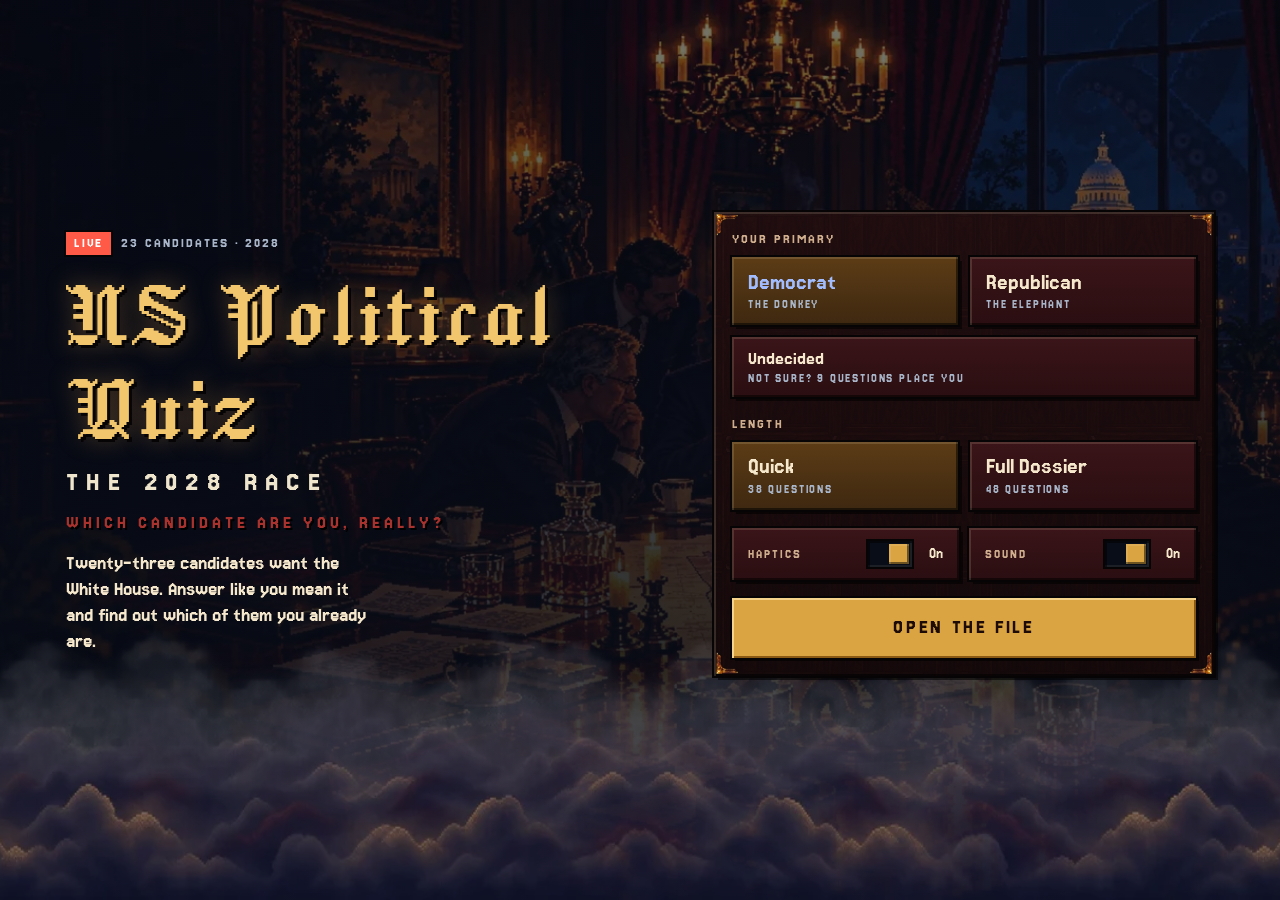
==== commit 9bf555d5: "Undecided, a third primary pick" ====
--- a/app/index.html
+++ b/app/index.html
@@ -25,11 +25,11 @@
   <link rel="preconnect" href="https://fonts.googleapis.com">
   <link rel="preconnect" href="https://fonts.gstatic.com" crossorigin>
   <link rel="stylesheet" href="https://fonts.googleapis.com/css2?family=Jacquard+24&family=Jersey+15&display=swap">
-  <link rel="stylesheet" href="css/app.css?v=faa61fd-1794988220">
+  <link rel="stylesheet" href="css/app.css?v=0169e50-1795189280">
 </head>
 <body>
   <div id="app"></div>
   <noscript>The US Political Quiz needs JavaScript.</noscript>
-  <script type="module" src="js/main.js?v=faa61fd-1794988220"></script>
+  <script type="module" src="js/main.js?v=0169e50-1795189280"></script>
 </body>
 </html>
--- a/app/css/app.css
+++ b/app/css/app.css
@@ -914,6 +914,107 @@
   .shared-banner .btn.shared-go { width: auto; padding: 10px 22px; }
 }
 
+/* ---- sense-check fixes (18 Nov 2026) ----------------------------------------------------------- */
+.q-prompt:focus { outline: none; }
+.new-file-label { margin: 2px 0 -8px; color: var(--muted); font-size: 15px; letter-spacing: .14em; text-transform: uppercase; border-top: 2px solid var(--line); padding-top: 12px; }
+/* Pins: the chosen spot's label sits under the picture, not over it. */
+.pin-caption { margin-top: 8px; padding: 6px 10px; font-size: 16px; line-height: 1.2; color: var(--parchment); background: rgba(9, 13, 24, .85); box-shadow: var(--outline), inset 3px 0 0 var(--brass); }
+@media (max-width: 899px) {
+  /* Pins on phones: the picture takes the full width and the page scrolls; Confirm follows the list. */
+  .art-slot[data-version="tall"].art-pin .art-frame, .art-pin .art-frame { width: 100%; max-height: none; }
+  .q-pin .q-answer .pin-confirm { position: static; box-shadow: var(--outline), inset 2px 2px 0 #f6d38a, inset -2px -2px 0 #8a5a14, 3px 3px 0 rgba(0, 0, 0, .6); }
+  .run-screen .q-pin .q-answer { margin-top: 0; }
+  /* Who said it: the quote card sits under the question, not at the bottom of the screen. */
+  .run-screen .q-whosaid .q-answer { margin-top: 0; }
+}
+@media (max-width: 420px) { .hud-quit { font-size: 10px; } }
+
+/* ---- the endgame: exhibits, the ticket, the hand-off, versus -------------------------------------- */
+.exhibits { display: grid; gap: 10px; margin: 6px 0 12px; }
+.ex-title, .ticket-title { margin: 0; font-weight: 400; font-size: 14px; letter-spacing: .16em; text-transform: uppercase; color: var(--brass); }
+.ex-cap, .ticket-cap { margin: -4px 0 0; color: var(--sub); font-size: 15px; }
+.exhibit { margin: 0; padding: 10px 12px; background: var(--parchment); color: #2a1a10; box-shadow: var(--outline), inset 2px 2px 0 #fff8e6, inset -2px -2px 0 #c8b88f, var(--drop); }
+.ex-label { display: inline-block; margin-bottom: 4px; padding: 1px 8px; font-size: 13px; letter-spacing: .16em; text-transform: uppercase; color: var(--parchment); background: var(--oxblood); }
+.ex-text { margin: 0; font-size: 18px; line-height: 1.32; }
+.rv-exhibits { background: rgba(239, 229, 204, .06); }
+.rv-exhibit { display: grid; gap: 4px; }
+.rv-exhibit .ex-label { justify-self: start; }
+.rv-type.ex-text { font-size: 20px; color: var(--parchment); }
+
+.ticket { display: grid; gap: 10px; }
+.rv-read .ticket { padding: 12px 14px; background: rgba(9, 13, 24, .55); box-shadow: var(--outline), inset 4px 0 0 var(--oxblood-2); }
+.ticket-list { display: grid; gap: 10px; }
+.ticket-row { display: grid; grid-template-columns: auto minmax(0, 1fr); gap: 12px; align-items: start; }
+.portrait.ticket-portrait { width: 64px; }
+.ticket-role { font-size: 13px; letter-spacing: .16em; text-transform: uppercase; color: var(--muted); }
+.role-knife .ticket-role { color: var(--r-text); }
+.role-mark .ticket-role { color: var(--amber); }
+.ticket-name { font-size: 21px; color: var(--parchment); line-height: 1.1; }
+.ticket-line { margin: 4px 0 0; font-size: 17px; line-height: 1.3; color: var(--ink); }
+@media (min-width: 900px) {
+  .results > .ticket-block { grid-column: 1 / -1; }
+  .ticket-block .ticket-list { grid-template-columns: repeat(3, 1fr); }
+  .ticket-block .ticket-row { grid-template-columns: 1fr; }
+  .ticket-block .portrait.ticket-portrait { width: 96px; }
+}
+
+.handoff { display: grid; gap: 10px; padding: 16px; background: linear-gradient(rgba(122, 30, 34, .55), rgba(42, 14, 17, .75)); box-shadow: var(--outline), inset 0 0 0 2px var(--brass), var(--drop); }
+.handoff-title { margin: 0; font-family: var(--font-mark); font-size: 40px; line-height: 1; color: var(--brass-2); text-shadow: 3px 3px 0 #000; }
+.handoff-text { margin: 0; color: var(--parchment); line-height: 1.3; }
+.btn.handoff-go { min-height: 58px; font-size: 21px; text-decoration: none; }
+.handoff-note { margin: 0; color: var(--sub); font-size: 15px; }
+.handoff-status { margin: 0; min-height: 1.2em; color: var(--good); font-size: 15px; overflow-wrap: anywhere; }
+.handoff-status:empty { display: none; }
+@media (min-width: 900px) { .results > .handoff { grid-column: 1 / -1; } }
+
+.versus-offer { display: grid; gap: 10px; padding: 12px 14px; background: rgba(122, 30, 34, .7); box-shadow: var(--outline), inset 4px 0 0 var(--brass-2), var(--drop); }
+.versus-text { margin: 0; color: var(--parchment); }
+.btn.versus-go { min-height: 52px; }
+@media (min-width: 900px) { .results > .versus-offer { grid-column: 1 / -1; grid-template-columns: 1fr auto; align-items: center; } .versus-offer .btn.versus-go { width: auto; padding: 10px 22px; } }
+
+.versus .vs-title { font-family: var(--font-mark); font-size: clamp(34px, 9vw, 60px); color: var(--parchment); line-height: 1; text-shadow: 3px 3px 0 #000; }
+.versus .vs-title:focus { outline: none; }
+.results.versus { grid-template-columns: 1fr; max-width: 900px; }
+.vs-pair { grid-template-columns: 1fr 1fr; column-gap: 14px; align-items: start; }
+.vs-pair > .res-h { grid-column: 1 / -1; }
+.vs-col { display: grid; gap: 6px; align-content: start; min-width: 0; container-type: inline-size; }
+.vs-who { font-size: 15px; letter-spacing: .2em; text-transform: uppercase; color: var(--brass); }
+.vs-art { max-width: 220px; }
+.vs-name { font-family: var(--font-mark); font-size: min(44px, calc(100cqi / (var(--w, 8) * .56))); line-height: .95; color: var(--win); text-shadow: 3px 3px 0 #000; overflow-wrap: normal; word-break: keep-all; }
+.vs-tag { margin: 0; color: var(--amber); font-size: 16px; line-height: 1.25; }
+.vs-match, .vs-file { margin: 0; color: var(--sub); font-size: 14px; }
+.vs-line { margin: 0; font-size: 20px; line-height: 1.35; color: var(--parchment); }
+.vs-line + .vs-line { padding-top: 10px; border-top: 2px solid var(--line); }
+.vs-scale { display: grid; gap: 6px; padding: 8px 0; border-bottom: 2px solid var(--line); }
+.vs-scale-name { color: var(--parchment); }
+.vs-bars { display: grid; grid-template-columns: 1fr 1fr; gap: 12px; }
+.vs-bar { display: grid; gap: 4px; justify-items: start; min-width: 0; }
+.vs-bar-who { font-size: 12px; letter-spacing: .16em; text-transform: uppercase; color: var(--muted); }
+.vs-track { position: relative; width: 100%; height: 10px; background: linear-gradient(90deg, var(--navy-2), var(--mahogany-2) 50%, var(--navy-2)); box-shadow: var(--outline), var(--bevel-in); }
+.vs-needle { position: absolute; top: -4px; bottom: -4px; width: 6px; transform: translateX(-50%); background: var(--brass); box-shadow: 0 0 0 2px #060405; }
+.vs-bar .rv-band { font-size: 11px; white-space: normal; }
+.vs-tickets { gap: 18px; }
+.vs-nav { display: grid; grid-template-columns: 1fr 1fr; gap: 12px; }
+.vs-nav .btn { justify-content: center; text-align: center; }
+
+
+/* ---- live playtest fixes (72ae772) --------------------------------------------------------------- */
+/* Versus: both columns share rows (who, picture, name, line, match, file), so the names line up. */
+.vs-pair { grid-template-rows: repeat(6, auto); }
+.vs-col { grid-row: span 6; grid-template-rows: subgrid; }
+.vs-col > p:empty { margin: 0; }
+.vs-name { align-self: end; }
+/* Their ticket: the lines are read to them, set as quotations. */
+.ticket.their .ticket-line { font-style: italic; color: var(--muted); padding-left: 8px; box-shadow: inset 2px 0 0 var(--trim); }
+.ticket.their .ticket-cap { font-style: italic; }
+@media (max-width: 899px) {
+  /* Rank and budget: the Lock it in button follows the list instead of floating over its last rows. */
+  .q-rank .q-answer .btn.commit, .q-budget .q-answer .btn.commit { position: static; box-shadow: var(--outline), inset 2px 2px 0 #f6d38a, inset -2px -2px 0 #8a5a14, 3px 3px 0 rgba(0, 0, 0, .6); }
+  /* Scenes and envelopes: the frame follows --scene-h, which on phones never drops below 60% of the width. */
+  .art-slot[data-version="tall"].art-envelope .art-frame, .art-slot[data-version="tall"].art-scene .art-frame { width: min(100%, calc(var(--scene-h, 40vh) * var(--ar))); max-height: var(--scene-h, 40vh); }
+  .q:has(.q-context:not([hidden])) .art-envelope .art-frame, .art-envelope .art-frame { max-height: var(--scene-h, 30vh); }
+}
+
 @media (prefers-reduced-motion: reduce) {
   *, *::before, *::after { animation-duration: .01ms !important; animation-iteration-count: 1 !important; transition-duration: .01ms !important; }
   .fx-shake, .fx-shake-strong { animation: none !important; }
@@ -926,3 +1027,11 @@
   .hud-chapter { font-size: 11px; letter-spacing: .03em; } .hud-q { font-size: 10px; letter-spacing: .03em; white-space: nowrap; } }
 /* Phones: the Haptics and Sound switches fit side by side at 375 (playtest: 14px sideways scroll). */
 @media (max-width: 420px) { .toggle-row { gap: 8px; } .toggle-row .switch-row { min-width: 0; gap: 6px; padding-left: 8px; padding-right: 8px; } .toggle-row .switch-label { font-size: 13px; letter-spacing: .06em; } .toggle-row .switch-track { width: 38px; } .toggle-row .switch-row[aria-checked="true"] .switch-knob { left: 15px; } }
+
+/* Undecided (20 Nov 2026): the third primary pick spans the row under the two parties. */
+.group-row .btn.pick.party-undecided { grid-column: 1 / -1; min-height: 56px; }
+.group-row .btn.pick.party-undecided .pick-main { font-size: 20px; }
+.btn.pick.party-undecided[aria-checked="true"] .pick-main { color: var(--brass); }
+.info-card.party-dem .chapter-title { color: var(--d-text); }
+.info-card.party-gop .chapter-title { color: var(--r-text); }
+.info-card .info-line { max-width: 34ch; }
